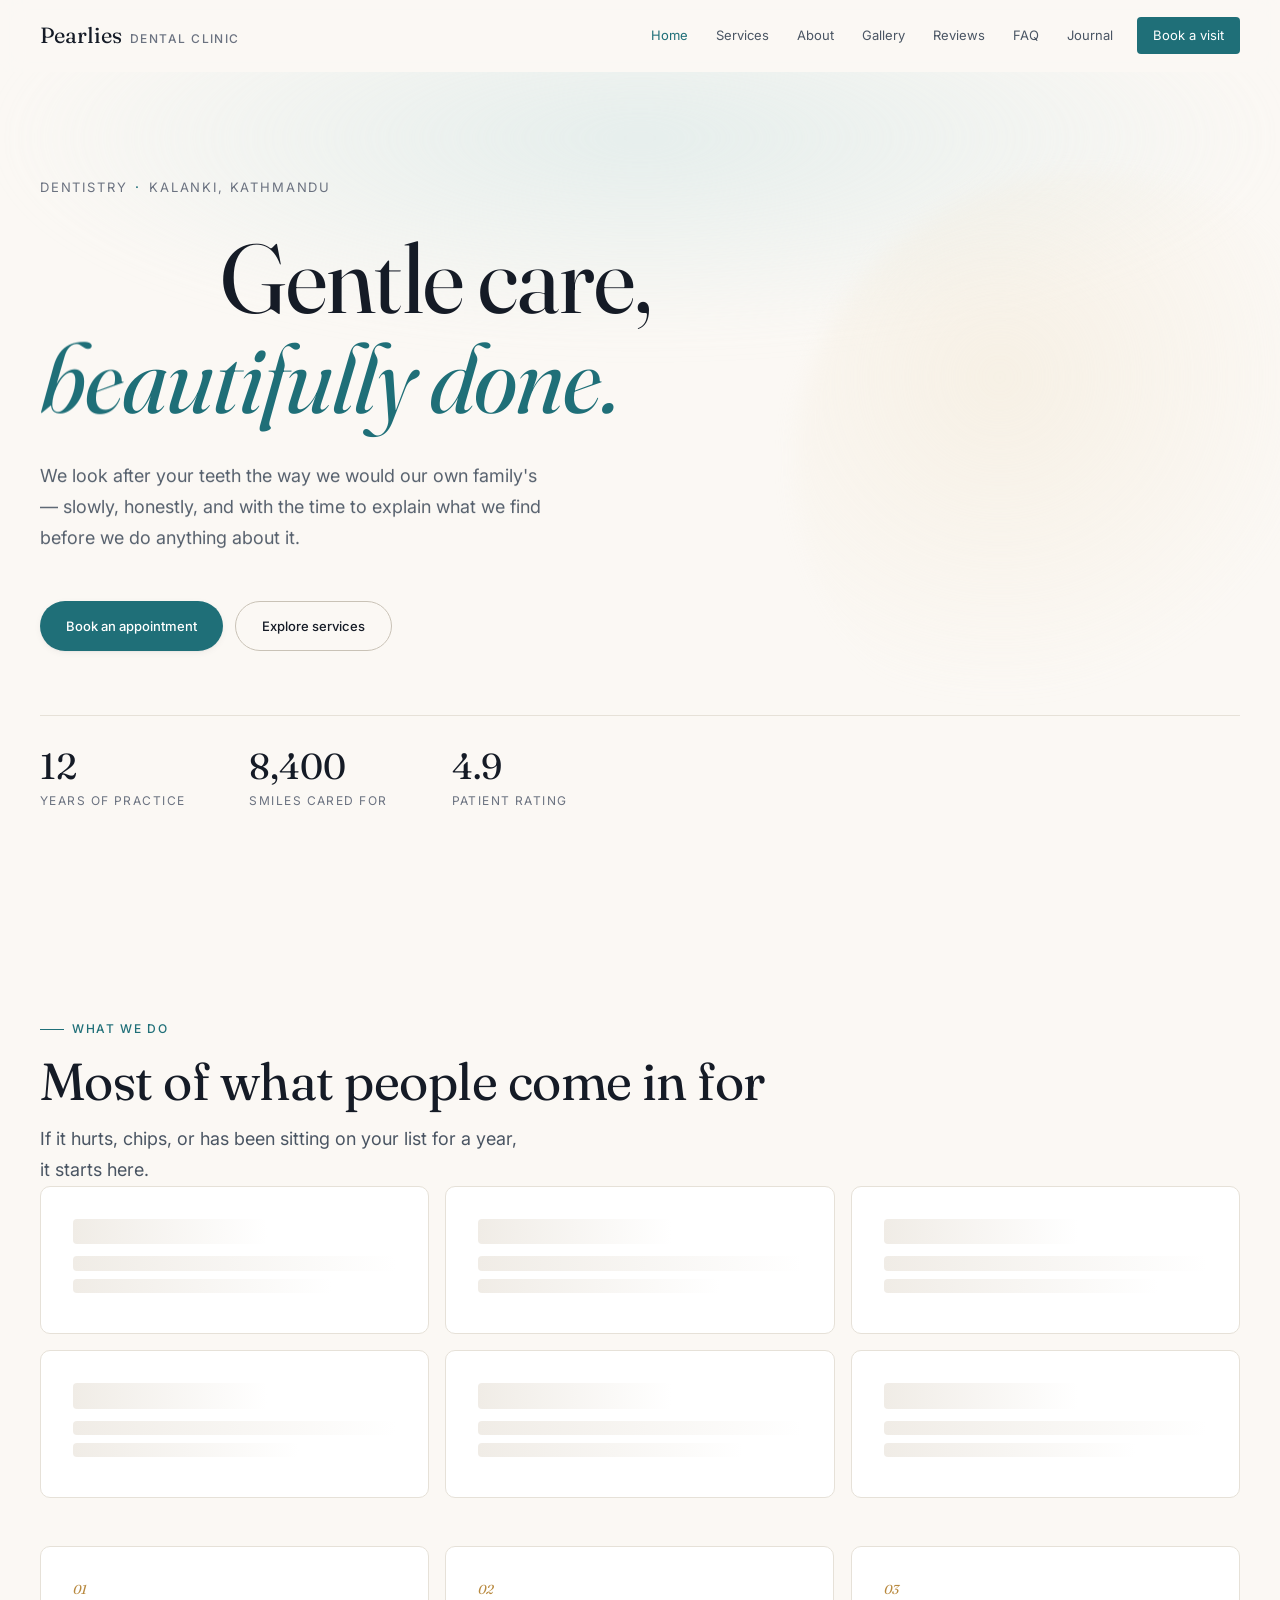
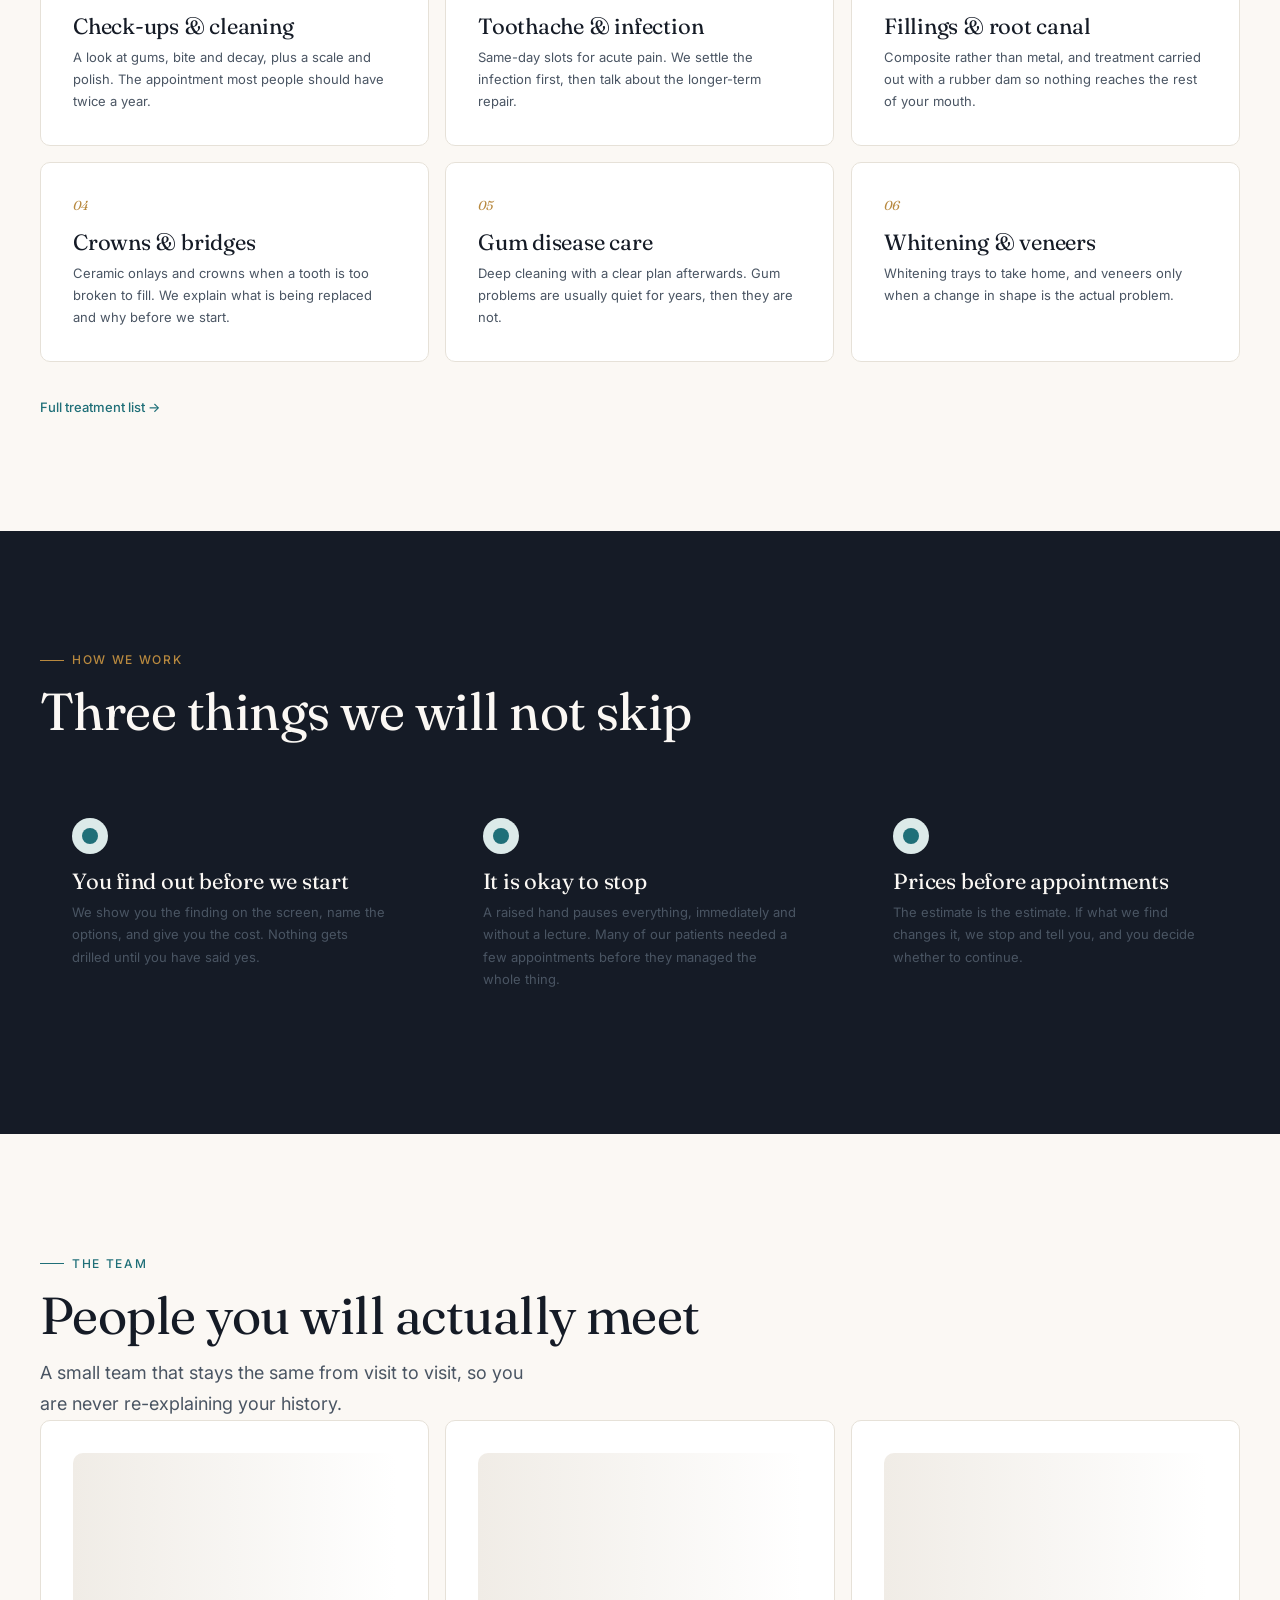
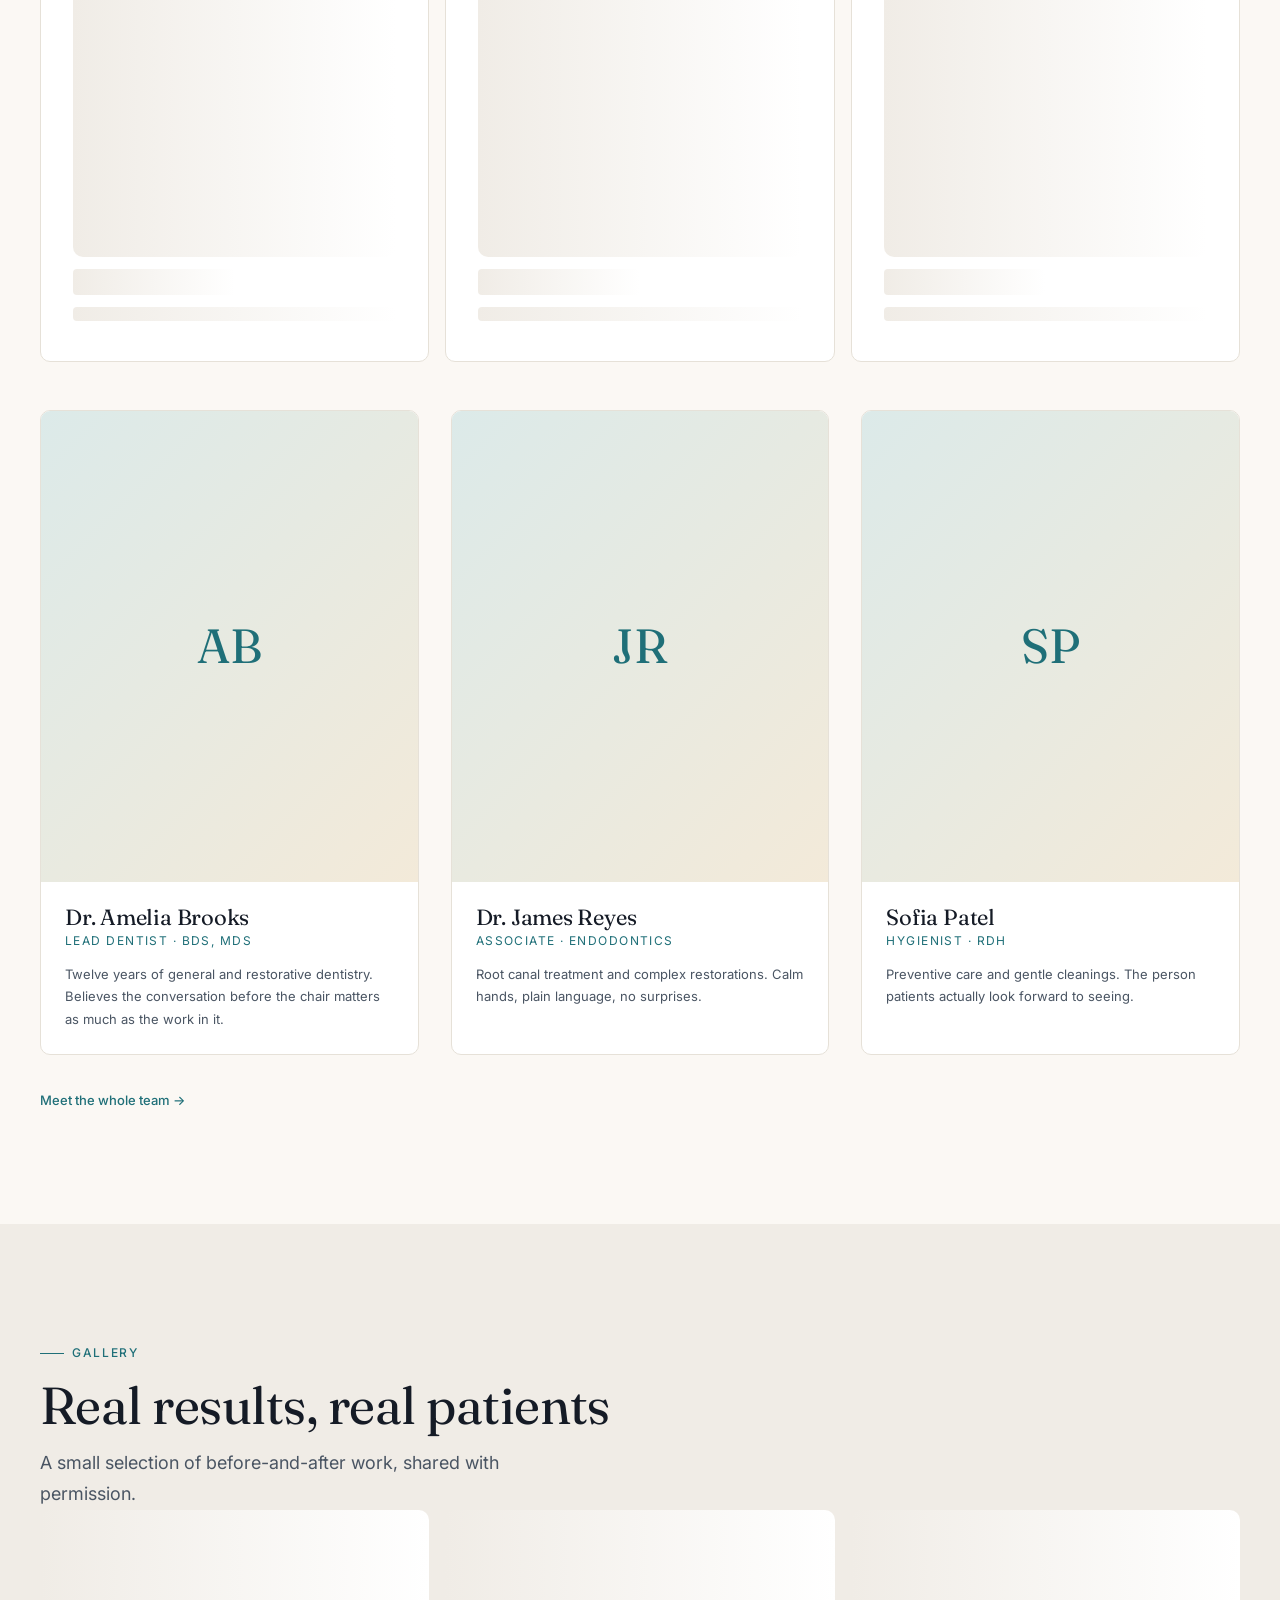
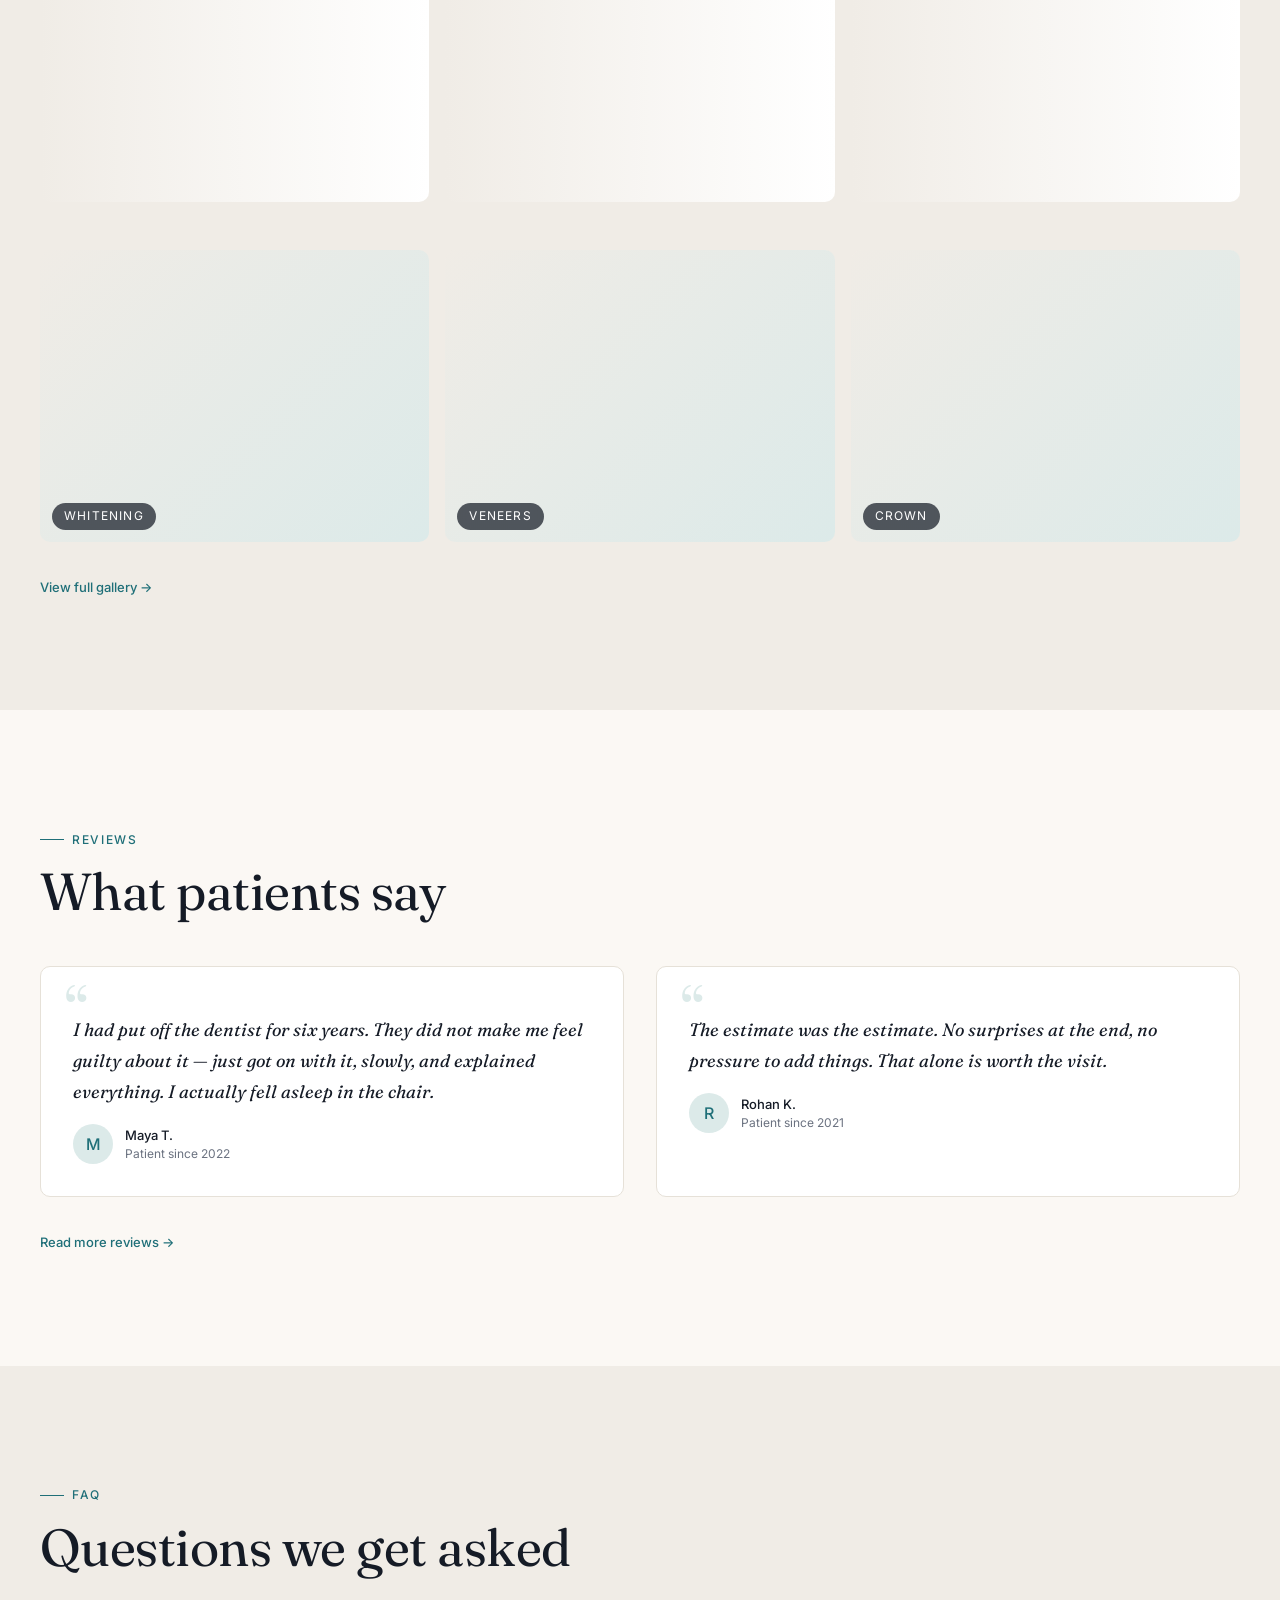
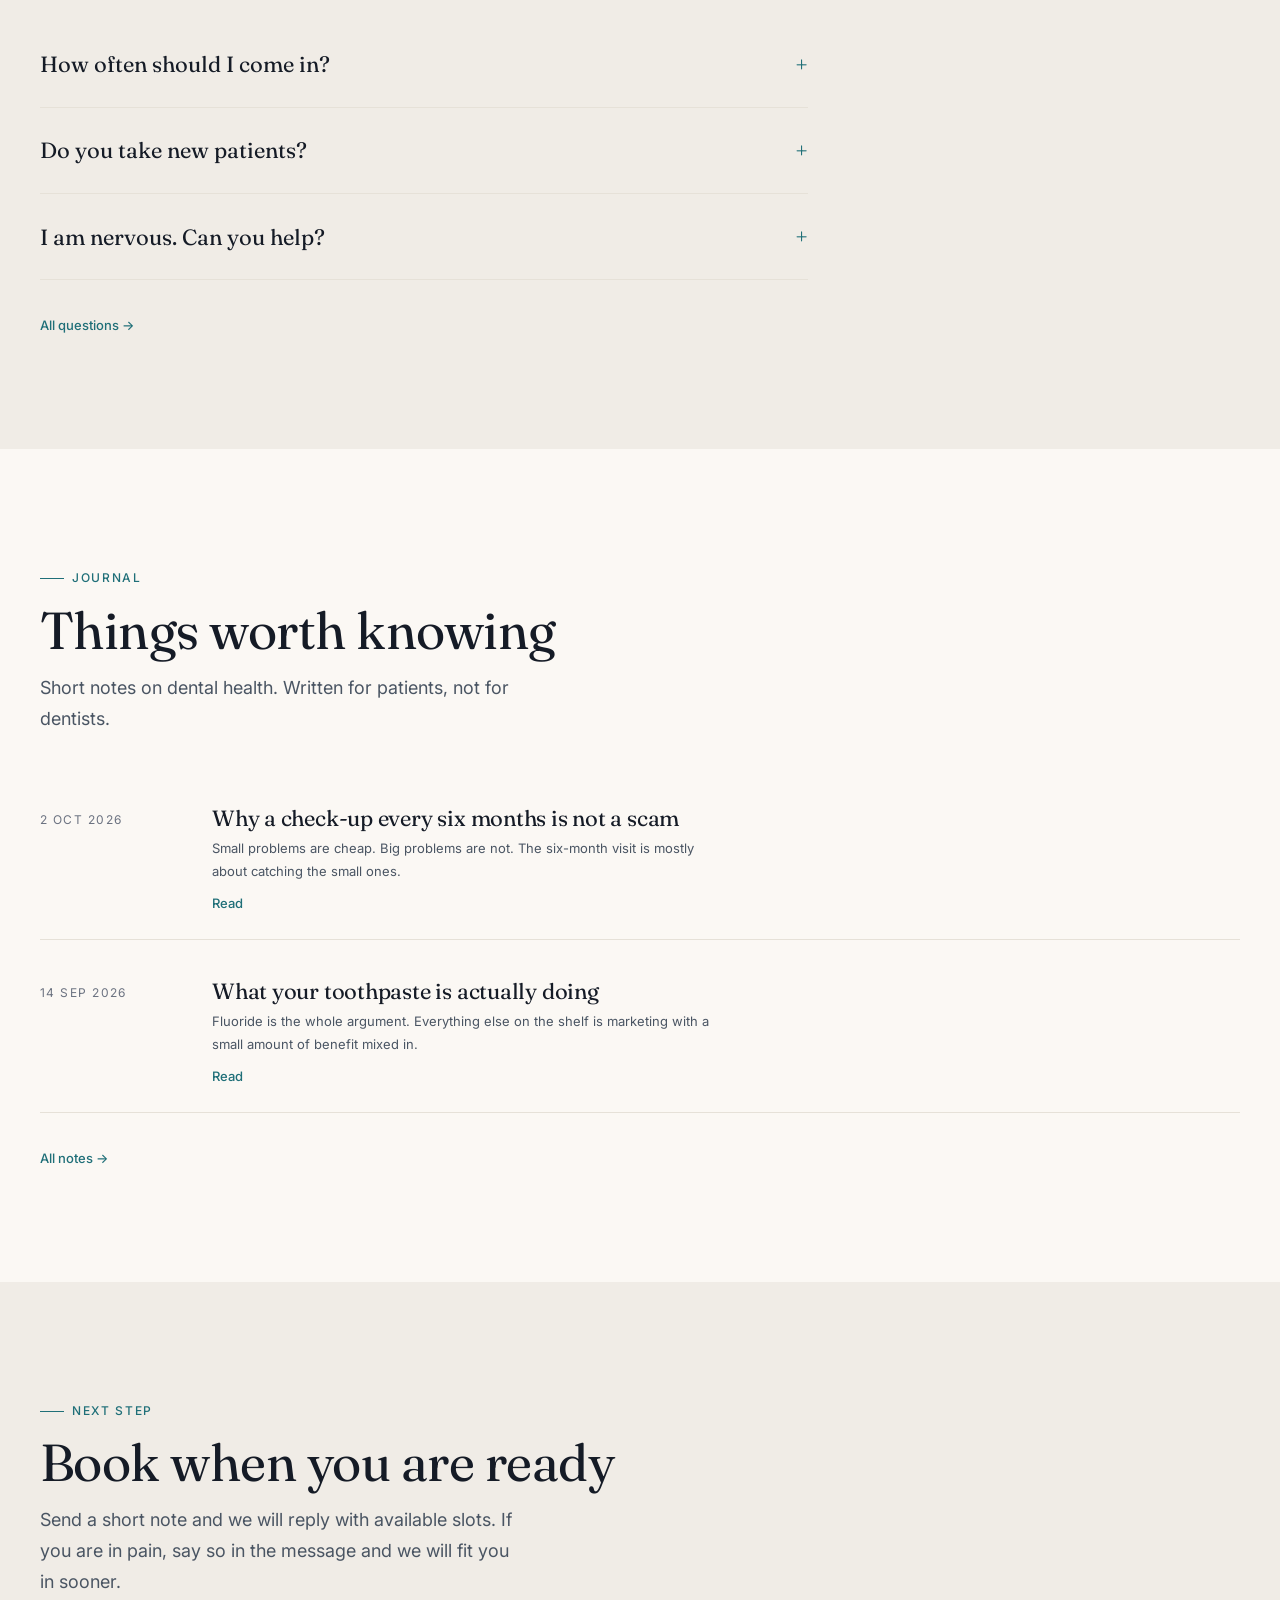
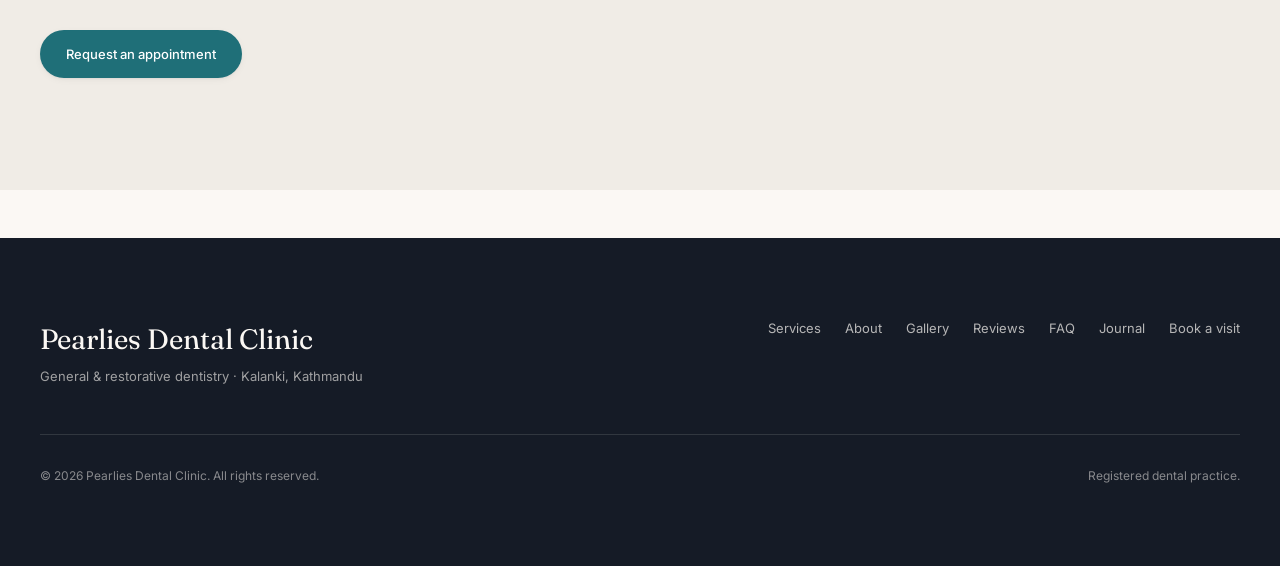
==== index.html @ 7ba889bc "Initial commit: Pearlies Dental Clinic website" ====
<!DOCTYPE html>
<html lang="en">
<head>
  <meta charset="UTF-8" />
  <meta name="viewport" content="width=device-width, initial-scale=1.0" />
  <title>Pearlies Dental Clinic — Gentle, modern dentistry</title>
  <meta name="description" content="Pearlies Dental Clinic offers gentle general, restorative, cosmetic and preventive dentistry. Book a visit online." />
  <meta name="theme-color" content="#FBF8F4" />
  <meta property="og:title" content="Pearlies Dental Clinic" />
  <meta property="og:description" content="Gentle, modern dentistry in a calm, considered setting." />
  <meta property="og:type" content="website" />

  <link rel="preconnect" href="https://fonts.googleapis.com" />
  <link rel="preconnect" href="https://fonts.gstatic.com" crossorigin />
  <link href="https://fonts.googleapis.com/css2?family=Fraunces:ital,opsz,wght@0,9..144,400;0,9..144,500;1,9..144,400;1,9..144,500&family=Inter:wght@400;500;600&display=swap" rel="stylesheet" />
  <link rel="stylesheet" href="assets/styles.css" />
  <link rel="icon" href="data:image/svg+xml,<svg xmlns='http://www.w3.org/2000/svg' viewBox='0 0 32 32'><text y='.85em' font-size='26' font-family='Georgia,serif' fill='%231F6F78'>P</text></svg>" />

  <script type="application/ld+json">
  {
    "@context": "https://schema.org",
    "@type": "Dentist",
    "name": "Pearlies Dental Clinic",
    "description": "Gentle general, restorative, cosmetic and preventive dentistry.",
    "telephone": "+977-1-441-2345",
    "address": { "@type": "PostalAddress", "streetAddress": "Kalanki", "addressLocality": "Kathmandu", "addressCountry": "Nepal" }
  }
  </script>
</head>
<body class="is-loading">

  <!-- Loading screen -->
  <div class="loader" id="loader" role="status" aria-live="polite" aria-label="Loading">
    <div class="loader__mark" aria-hidden="true"></div>
    <p class="loader__name">Pearlies Dental Clinic</p>
    <p class="loader__sub">Preparing your visit</p>
    <div class="loader__bar"><span></span></div>
    <p class="loader__percent">0%</p>
  </div>

  <div class="page-transition" aria-hidden="true"></div>

  <a class="skip-link" href="#main">Skip to content</a>

  <header class="masthead" id="masthead">
    <div class="masthead__inner shell">
      <a href="index.html" class="masthead__brand">Pearlies <small>Dental Clinic</small></a>
      <nav class="masthead__links" id="menu" aria-label="Main">
        <a href="index.html" aria-current="page">Home</a>
        <a href="services.html">Services</a>
        <a href="about.html">About</a>
        <a href="gallery.html">Gallery</a>
        <a href="testimonials.html">Reviews</a>
        <a href="faq.html">FAQ</a>
        <a href="journal.html">Journal</a>
        <a href="contact.html" class="masthead__cta">Book a visit</a>
      </nav>
      <button class="masthead__toggle" id="menuToggle" aria-label="Menu" aria-expanded="false" aria-controls="menu">
        <span></span><span></span><span></span>
      </button>
    </div>
  </header>

  <main id="main">

    <!-- HERO -->
    <section class="hero">
      <div class="hero__light" aria-hidden="true"></div>
      <div class="hero__orb" aria-hidden="true"></div>
      <div class="shell">
        <div class="hero__layer" data-z="36">
          <p class="hero__role" data-enter>Dentistry <b>·</b> Kalanki, Kathmandu</p>
        </div>
        <div class="hero__layer" data-z="24">
          <h1 class="hero__name" data-enter>
            Gentle care,
            <em>beautifully done.</em>
          </h1>
        </div>
        <div class="hero__layer" data-z="12">
          <p class="hero__lede" data-enter>
            We look after your teeth the way we would our own family's — slowly, honestly, and with
            the time to explain what we find before we do anything about it.
          </p>
        </div>
        <div class="hero__layer" data-z="12">
          <div class="hero__actions" data-enter>
            <a href="contact.html" class="btn btn--solid">Book an appointment</a>
            <a href="services.html" class="btn btn--line">Explore services</a>
          </div>
        </div>
        <div class="hero__layer" data-z="24">
          <dl class="hero__assurance" data-enter>
            <div class="assurance">
              <dd class="assurance__value" data-count="12">0</dd>
              <dt class="assurance__label">Years of practice</dt>
            </div>
            <div class="assurance">
              <dd class="assurance__value" data-count="8400">0</dd>
              <dt class="assurance__label">Smiles cared for</dt>
            </div>
            <div class="assurance">
              <dd class="assurance__value">4.9</dd>
              <dt class="assurance__label">Patient rating</dt>
            </div>
          </dl>
        </div>
      </div>
    </section>

    <!-- SERVICES (with skeleton) -->
    <section class="section" id="services">
      <div class="shell">
        <header class="section__head" data-reveal>
          <span class="section__eyebrow">What we do</span>
          <h2 class="section__title">Most of what people come in for</h2>
          <p class="section__lede">If it hurts, chips, or has been sitting on your list for a year, it starts here.</p>
        </header>

        <div data-skeleton class="is-loading">
          <div class="content-skeleton skeleton-grid skeleton-grid--services">
            <div class="skeleton-card"><div class="skeleton skeleton--title"></div><div class="skeleton skeleton--text"></div><div class="skeleton skeleton--text" style="width:80%"></div></div>
            <div class="skeleton-card"><div class="skeleton skeleton--title"></div><div class="skeleton skeleton--text"></div><div class="skeleton skeleton--text" style="width:75%"></div></div>
            <div class="skeleton-card"><div class="skeleton skeleton--title"></div><div class="skeleton skeleton--text"></div><div class="skeleton skeleton--text" style="width:85%"></div></div>
            <div class="skeleton-card"><div class="skeleton skeleton--title"></div><div class="skeleton skeleton--text"></div><div class="skeleton skeleton--text" style="width:70%"></div></div>
            <div class="skeleton-card"><div class="skeleton skeleton--title"></div><div class="skeleton skeleton--text"></div><div class="skeleton skeleton--text" style="width:82%"></div></div>
            <div class="skeleton-card"><div class="skeleton skeleton--title"></div><div class="skeleton skeleton--text"></div><div class="skeleton skeleton--text" style="width:78%"></div></div>
          </div>
          <div class="content-real services">
            <article class="service"><p class="service__num">01</p><div><h3 class="service__name">Check-ups & cleaning</h3><p class="service__desc">A look at gums, bite and decay, plus a scale and polish. The appointment most people should have twice a year.</p></div></article>
            <article class="service"><p class="service__num">02</p><div><h3 class="service__name">Toothache & infection</h3><p class="service__desc">Same-day slots for acute pain. We settle the infection first, then talk about the longer-term repair.</p></div></article>
            <article class="service"><p class="service__num">03</p><div><h3 class="service__name">Fillings & root canal</h3><p class="service__desc">Composite rather than metal, and treatment carried out with a rubber dam so nothing reaches the rest of your mouth.</p></div></article>
            <article class="service"><p class="service__num">04</p><div><h3 class="service__name">Crowns & bridges</h3><p class="service__desc">Ceramic onlays and crowns when a tooth is too broken to fill. We explain what is being replaced and why before we start.</p></div></article>
            <article class="service"><p class="service__num">05</p><div><h3 class="service__name">Gum disease care</h3><p class="service__desc">Deep cleaning with a clear plan afterwards. Gum problems are usually quiet for years, then they are not.</p></div></article>
            <article class="service"><p class="service__num">06</p><div><h3 class="service__name">Whitening & veneers</h3><p class="service__desc">Whitening trays to take home, and veneers only when a change in shape is the actual problem.</p></div></article>
          </div>
        </div>

        <p class="after-list"><a href="services.html" class="entry__more">Full treatment list →</a></p>
      </div>
    </section>

    <!-- PRINCIPLES -->
    <section class="section section--inverse">
      <div class="shell">
        <header class="section__head section__head--wide" data-reveal>
          <span class="section__eyebrow eyebrow--inverse">How we work</span>
          <h2 class="section__title">Three things we will not skip</h2>
        </header>
        <div class="principles" data-reveal>
          <div class="principle">
            <div class="principle__mark" aria-hidden="true"></div>
            <h3>You find out before we start</h3>
            <p>We show you the finding on the screen, name the options, and give you the cost. Nothing gets drilled until you have said yes.</p>
          </div>
          <div class="principle">
            <div class="principle__mark" aria-hidden="true"></div>
            <h3>It is okay to stop</h3>
            <p>A raised hand pauses everything, immediately and without a lecture. Many of our patients needed a few appointments before they managed the whole thing.</p>
          </div>
          <div class="principle">
            <div class="principle__mark" aria-hidden="true"></div>
            <h3>Prices before appointments</h3>
            <p>The estimate is the estimate. If what we find changes it, we stop and tell you, and you decide whether to continue.</p>
          </div>
        </div>
      </div>
    </section>

    <!-- TEAM TEASER -->
    <section class="section">
      <div class="shell">
        <header class="section__head" data-reveal>
          <span class="section__eyebrow">The team</span>
          <h2 class="section__title">People you will actually meet</h2>
          <p class="section__lede">A small team that stays the same from visit to visit, so you are never re-explaining your history.</p>
        </header>
        <div data-skeleton class="is-loading">
          <div class="content-skeleton skeleton-grid skeleton-grid--team">
            <div class="skeleton-card"><div class="skeleton skeleton--card" style="aspect-ratio:4/5;margin-bottom:var(--space-3)"></div><div class="skeleton skeleton--title" style="width:50%"></div><div class="skeleton skeleton--text"></div></div>
            <div class="skeleton-card"><div class="skeleton skeleton--card" style="aspect-ratio:4/5;margin-bottom:var(--space-3)"></div><div class="skeleton skeleton--title" style="width:50%"></div><div class="skeleton skeleton--text"></div></div>
            <div class="skeleton-card"><div class="skeleton skeleton--card" style="aspect-ratio:4/5;margin-bottom:var(--space-3)"></div><div class="skeleton skeleton--title" style="width:50%"></div><div class="skeleton skeleton--text"></div></div>
          </div>
          <div class="content-real team">
            <article class="team-card">
              <div class="team-card__photo" aria-hidden="true">AB</div>
              <div class="team-card__body">
                <h3 class="team-card__name">Dr. Amelia Brooks</h3>
                <p class="team-card__role">Lead dentist · BDS, MDS</p>
                <p class="team-card__bio">Twelve years of general and restorative dentistry. Believes the conversation before the chair matters as much as the work in it.</p>
              </div>
            </article>
            <article class="team-card">
              <div class="team-card__photo" aria-hidden="true">JR</div>
              <div class="team-card__body">
                <h3 class="team-card__name">Dr. James Reyes</h3>
                <p class="team-card__role">Associate · Endodontics</p>
                <p class="team-card__bio">Root canal treatment and complex restorations. Calm hands, plain language, no surprises.</p>
              </div>
            </article>
            <article class="team-card">
              <div class="team-card__photo" aria-hidden="true">SP</div>
              <div class="team-card__body">
                <h3 class="team-card__name">Sofia Patel</h3>
                <p class="team-card__role">Hygienist · RDH</p>
                <p class="team-card__bio">Preventive care and gentle cleanings. The person patients actually look forward to seeing.</p>
              </div>
            </article>
          </div>
        </div>
        <p class="after-list"><a href="about.html" class="entry__more">Meet the whole team →</a></p>
      </div>
    </section>

    <!-- GALLERY TEASER -->
    <section class="section section--tint">
      <div class="shell">
        <header class="section__head" data-reveal>
          <span class="section__eyebrow">Gallery</span>
          <h2 class="section__title">Real results, real patients</h2>
          <p class="section__lede">A small selection of before-and-after work, shared with permission.</p>
        </header>
        <div data-skeleton class="is-loading">
          <div class="content-skeleton skeleton-grid skeleton-grid--gallery">
            <div class="skeleton skeleton--card"></div>
            <div class="skeleton skeleton--card"></div>
            <div class="skeleton skeleton--card"></div>
          </div>
          <div class="content-real gallery">
            <div class="gallery-item"><span class="gallery-item__label">Whitening</span></div>
            <div class="gallery-item"><span class="gallery-item__label">Veneers</span></div>
            <div class="gallery-item"><span class="gallery-item__label">Crown</span></div>
          </div>
        </div>
        <p class="after-list"><a href="gallery.html" class="entry__more">View full gallery →</a></p>
      </div>
    </section>

    <!-- TESTIMONIALS -->
    <section class="section">
      <div class="shell">
        <header class="section__head" data-reveal>
          <span class="section__eyebrow">Reviews</span>
          <h2 class="section__title">What patients say</h2>
        </header>
        <div class="testimonials" data-reveal>
          <article class="testimonial">
            <p class="testimonial__text">I had put off the dentist for six years. They did not make me feel guilty about it — just got on with it, slowly, and explained everything. I actually fell asleep in the chair.</p>
            <div class="testimonial__author">
              <div class="testimonial__avatar" aria-hidden="true">M</div>
              <div><p class="testimonial__name">Maya T.</p><p class="testimonial__meta">Patient since 2022</p></div>
            </div>
          </article>
          <article class="testimonial">
            <p class="testimonial__text">The estimate was the estimate. No surprises at the end, no pressure to add things. That alone is worth the visit.</p>
            <div class="testimonial__author">
              <div class="testimonial__avatar" aria-hidden="true">R</div>
              <div><p class="testimonial__name">Rohan K.</p><p class="testimonial__meta">Patient since 2021</p></div>
            </div>
          </article>
        </div>
        <p class="after-list"><a href="testimonials.html" class="entry__more">Read more reviews →</a></p>
      </div>
    </section>

    <!-- FAQ TEASER -->
    <section class="section section--tint">
      <div class="shell">
        <header class="section__head" data-reveal>
          <span class="section__eyebrow">FAQ</span>
          <h2 class="section__title">Questions we get asked</h2>
        </header>
        <div class="faq" data-reveal>
          <div class="faq-item">
            <button class="faq-item__q" aria-expanded="false">How often should I come in?</button>
            <div class="faq-item__a"><p>Most people do well with a check-up and clean every six months. If you are prone to decay or gum problems, we may suggest every three to four months.</p></div>
          </div>
          <div class="faq-item">
            <button class="faq-item__q" aria-expanded="false">Do you take new patients?</button>
            <div class="faq-item__a"><p>Yes. Send a short note and we will reply with available slots, usually within one business day.</p></div>
          </div>
          <div class="faq-item">
            <button class="faq-item__q" aria-expanded="false">I am nervous. Can you help?</button>
            <div class="faq-item__a"><p>A raised hand pauses everything, immediately. Many of our patients needed a few appointments before they managed the whole thing — that is completely fine.</p></div>
          </div>
        </div>
        <p class="after-list"><a href="faq.html" class="entry__more">All questions →</a></p>
      </div>
    </section>

    <!-- JOURNAL TEASER -->
    <section class="section">
      <div class="shell">
        <header class="section__head section__head--wide" data-reveal>
          <span class="section__eyebrow">Journal</span>
          <h2 class="section__title">Things worth knowing</h2>
          <p class="section__lede">Short notes on dental health. Written for patients, not for dentists.</p>
        </header>
        <div class="journal" data-reveal>
          <article class="entry">
            <p class="entry__date"><time datetime="2026-10-02">2 Oct 2026</time></p>
            <div>
              <h3 class="entry__title"><a href="journal/why-regular-checkups-matter.html">Why a check-up every six months is not a scam</a></h3>
              <p class="entry__excerpt">Small problems are cheap. Big problems are not. The six-month visit is mostly about catching the small ones.</p>
              <a class="entry__more" href="journal/why-regular-checkups-matter.html">Read</a>
            </div>
          </article>
          <article class="entry">
            <p class="entry__date"><time datetime="2026-09-14">14 Sep 2026</time></p>
            <div>
              <h3 class="entry__title"><a href="journal/what-toothpaste-actually-does.html">What your toothpaste is actually doing</a></h3>
              <p class="entry__excerpt">Fluoride is the whole argument. Everything else on the shelf is marketing with a small amount of benefit mixed in.</p>
              <a class="entry__more" href="journal/what-toothpaste-actually-does.html">Read</a>
            </div>
          </article>
        </div>
        <p class="after-list"><a href="journal.html" class="entry__more">All notes →</a></p>
      </div>
    </section>

    <!-- BOOKING CTA -->
    <section class="section section--tint">
      <div class="shell">
        <div class="section__head section__head--narrow" data-reveal>
          <span class="section__eyebrow">Next step</span>
          <h2 class="section__title">Book when you are ready</h2>
          <p class="section__lede">Send a short note and we will reply with available slots. If you are in pain, say so in the message and we will fit you in sooner.</p>
          <p class="after-head"><a href="contact.html" class="btn btn--solid">Request an appointment</a></p>
        </div>
      </div>
    </section>
  </main>

  <footer class="footer">
    <div class="shell">
      <div class="footer__top">
        <div>
          <p class="footer__name">Pearlies Dental Clinic</p>
          <p class="footer__role">General &amp; restorative dentistry · Kalanki, Kathmandu</p>
        </div>
        <nav class="footer__links" aria-label="Footer">
          <a href="services.html">Services</a>
          <a href="about.html">About</a>
          <a href="gallery.html">Gallery</a>
          <a href="testimonials.html">Reviews</a>
          <a href="faq.html">FAQ</a>
          <a href="journal.html">Journal</a>
          <a href="contact.html">Book a visit</a>
        </nav>
      </div>
      <div class="footer__bottom">
        <p>© <span id="year">2026</span> Pearlies Dental Clinic. All rights reserved.</p>
        <p>Registered dental practice.</p>
      </div>
    </div>
  </footer>

  <button class="to-top" id="toTop" aria-label="Back to top">↑</button>
  <script src="assets/main.js"></script>
</body>
</html>
---- assets/styles.css ----
/* =========================================================
   Pearlies Dental Clinic — design system
   Warm porcelain ground, deep teal accent, soft gold.
   Calm, premium, clinical. Motion is sparse and purposeful.
   ========================================================= */

:root {
  /* ---- Color ---- */
  --surface-sunken:  #FBF8F4;   /* page ground — warm porcelain */
  --surface-raised:  #FFFFFF;   /* panels */
  --surface-tint:    #F0ECE6;   /* quiet fills */
  --surface-inverse: #151B26;   /* dark band */

  --line-subtle:     #E6E1D8;
  --line-strong:     #C9C2B6;

  --ink-primary:     #151B26;
  --ink-secondary:   #4A5563;
  --ink-tertiary:    #6B7280;
  --ink-inverse:     #FBF8F4;

  --accent:          #1F6F78;   /* deep teal — trust, clinical */
  --accent-hover:    #175A62;
  --accent-quiet:    #DCEAE9;
  --accent-ink:      #FFFFFF;
  --accent-shadow:   rgba(31, 111, 120, 0.24);

  --gold:            #B8893F;   /* warm gold — premium touch */
  --gold-quiet:      #F3EAD9;

  /* ---- Type ---- */
  --font-display: "Fraunces", "Iowan Old Style", Georgia, serif;
  --font-text:    "Inter", system-ui, -apple-system, "Segoe UI", sans-serif;

  --text-xs:   0.75rem;
  --text-sm:   0.8125rem;
  --text-base: 1rem;
  --text-lg:   1.125rem;
  --text-xl:   1.375rem;
  --text-2xl:  1.75rem;
  --text-3xl:  2.25rem;
  --text-4xl:  3rem;
  --text-5xl:  4.25rem;
  --text-6xl:  5.5rem;

  --leading-tight:  1.02;
  --leading-snug:   1.18;
  --leading-normal: 1.55;
  --leading-prose:  1.72;

  /* ---- Space ---- */
  --space-1:  0.25rem;
  --space-2:  0.5rem;
  --space-3:  0.75rem;
  --space-4:  1rem;
  --space-5:  1.5rem;
  --space-6:  2rem;
  --space-8:  3rem;
  --space-10: 4rem;
  --space-12: 5rem;
  --space-16: 7rem;
  --space-20: 9rem;

  /* ---- Shape ---- */
  --radius-xs:   2px;
  --radius-sm:   4px;
  --radius-md:   10px;
  --radius-lg:   16px;
  --radius-pill: 999px;

  /* ---- Elevation ---- */
  --lift-0: 0 1px 2px rgba(21, 27, 38, 0.04);
  --lift-1: 0 2px 8px -2px rgba(21, 27, 38, 0.08), 0 1px 2px rgba(21, 27, 38, 0.04);
  --lift-2: 0 12px 28px -14px rgba(21, 27, 38, 0.16), 0 2px 6px -2px rgba(21, 27, 38, 0.06);
  --lift-3: 0 28px 56px -22px var(--accent-shadow), 0 4px 12px -4px rgba(21, 27, 38, 0.08);

  /* ---- Motion ---- */
  --dur-quick:  160ms;
  --dur-base:   280ms;
  --dur-slow:   520ms;
  --dur-calm:   900ms;

  --ease-out:    cubic-bezier(0.16, 1, 0.3, 1);
  --ease-in-out: cubic-bezier(0.65, 0, 0.35, 1);
  --ease-spring: cubic-bezier(0.34, 1.56, 0.64, 1);

  /* ---- 3D depth ---- */
  --perspective: 1200px;
  --z-shallow:   6px;
  --z-mid:       14px;
  --z-deep:      24px;
  --z-far:       36px;

  /* ---- Layout ---- */
  --container: 1200px;
  --prose: 64ch;
  --nav-h: 72px;
}

/* ---------- Reset ---------- */
*, *::before, *::after { box-sizing: border-box; }
* { margin: 0; }
html { scroll-behavior: smooth; scroll-padding-top: var(--nav-h); -webkit-text-size-adjust: 100%; overflow-x: hidden; }
body {
  font-family: var(--font-text);
  font-size: var(--text-base);
  line-height: var(--leading-normal);
  background: var(--surface-sunken);
  color: var(--ink-primary);
  -webkit-font-smoothing: antialiased;
  text-rendering: optimizeLegibility;
  overflow-x: hidden;
}
img, svg, video { display: block; max-width: 100%; height: auto; }
a { color: inherit; text-decoration: none; }
button { font: inherit; color: inherit; cursor: pointer; border: 0; background: none; }
ul, ol { list-style: none; padding: 0; }
h1, h2, h3, h4 { font-family: var(--font-display); font-weight: 400; line-height: var(--leading-tight); letter-spacing: -0.01em; }
p { max-width: var(--prose); }
::selection { background: var(--accent-quiet); color: var(--accent); }
:focus-visible { outline: 2px solid var(--accent); outline-offset: 2px; border-radius: var(--radius-xs); }

/* ---------- Layout primitives ---------- */
.shell { width: min(var(--container), 100% - 2.5rem); margin-inline: auto; }
.section { padding-block: var(--space-16); position: relative; }
.section--tint { background: var(--surface-tint); }
.section--inverse { background: var(--surface-inverse); color: var(--ink-inverse); }
.section--raised { background: var(--surface-raised); }

.section__head { max-width: 46rem; }
.section__head--wide { max-width: 56rem; }
.section__head--narrow { max-width: 36rem; }
.section__eyebrow {
  display: inline-flex; align-items: center; gap: var(--space-2);
  font-size: var(--text-xs); font-weight: 500; letter-spacing: 0.14em; text-transform: uppercase;
  color: var(--accent); margin-bottom: var(--space-4);
}
.section__eyebrow::before { content: ""; width: 24px; height: 1px; background: var(--accent); }
.eyebrow--inverse { color: var(--gold); }
.eyebrow--inverse::before { background: var(--gold); }
.section__title { font-size: clamp(2rem, 4vw + 0.5rem, 3.25rem); margin-bottom: var(--space-4); }
.section__lede { color: var(--ink-secondary); font-size: var(--text-lg); line-height: var(--leading-prose); max-width: 44ch; }
.after-list { margin-top: var(--space-6); }
.after-head { margin-top: var(--space-6); }

/* ---------- Skip link ---------- */
.skip-link {
  position: absolute; left: -9999px; top: var(--space-2); z-index: 1000;
  background: var(--accent); color: var(--accent-ink); padding: var(--space-2) var(--space-4); border-radius: var(--radius-sm);
}
.skip-link:focus { left: var(--space-2); }

/* ---------- Masthead ---------- */
.masthead {
  position: sticky; top: 0; z-index: 100;
  height: var(--nav-h);
  background: color-mix(in srgb, var(--surface-sunken) 82%, transparent);
  backdrop-filter: blur(12px) saturate(1.1);
  -webkit-backdrop-filter: blur(12px) saturate(1.1);
  border-bottom: 1px solid transparent;
  transition: border-color var(--dur-base) var(--ease-out), background var(--dur-base) var(--ease-out);
}
.masthead.is-stuck { border-bottom-color: var(--line-subtle); background: color-mix(in srgb, var(--surface-sunken) 94%, transparent); }
.masthead__inner { height: 100%; display: flex; align-items: center; justify-content: space-between; gap: var(--space-6); }
.masthead__brand { font-family: var(--font-display); font-size: var(--text-xl); display: flex; align-items: baseline; gap: var(--space-2); }
.masthead__brand small { font-family: var(--font-text); font-size: var(--text-xs); letter-spacing: 0.12em; text-transform: uppercase; color: var(--ink-tertiary); font-weight: 500; }
.masthead__links { display: flex; align-items: center; gap: var(--space-1); }
.masthead__links a { padding: var(--space-2) var(--space-3); font-size: var(--text-sm); color: var(--ink-secondary); border-radius: var(--radius-sm); transition: color var(--dur-quick) var(--ease-out), background var(--dur-quick) var(--ease-out); position: relative; }
.masthead__links a:hover { color: var(--ink-primary); background: var(--surface-tint); }
.masthead__links a[aria-current="page"] { color: var(--accent); }
.masthead__links a.masthead__cta { background: var(--accent); color: var(--accent-ink); padding-inline: var(--space-4); margin-left: var(--space-2); }
.masthead__links a.masthead__cta:hover { background: var(--accent-hover); }
.masthead__toggle { display: none; width: 40px; height: 40px; flex-direction: column; justify-content: center; gap: 5px; align-items: center; }
.masthead__toggle span { width: 20px; height: 1.5px; background: var(--ink-primary); transition: transform var(--dur-base) var(--ease-out), opacity var(--dur-base) var(--ease-out); }
.masthead.is-open .masthead__toggle span:nth-child(1) { transform: translateY(6.5px) rotate(45deg); }
.masthead.is-open .masthead__toggle span:nth-child(2) { opacity: 0; }
.masthead.is-open .masthead__toggle span:nth-child(3) { transform: translateY(-6.5px) rotate(-45deg); }

/* ---------- Hero ---------- */
.hero {
  position: relative; overflow: hidden;
  min-height: calc(100vh - var(--nav-h));
  display: flex; align-items: center;
  padding-block: var(--space-12) var(--space-10);
  perspective: var(--perspective);
}
.hero__light, .hero__orb { position: absolute; pointer-events: none; }
.hero__light {
  inset: -20% -10% auto -10%; height: 70%;
  background: radial-gradient(60% 50% at 50% 40%, var(--accent-quiet) 0%, transparent 70%);
  opacity: 0.7; filter: blur(20px);
}
.hero__orb {
  right: -8%; top: 12%; width: 46vw; height: 46vw; max-width: 640px; max-height: 640px;
  border-radius: 50%;
  background: radial-gradient(circle at 35% 35%, var(--gold-quiet) 0%, transparent 60%);
  opacity: 0.55; filter: blur(10px);
}
.hero__layer { transform-style: preserve-3d; will-change: transform; }
.hero__role { font-size: var(--text-sm); letter-spacing: 0.14em; text-transform: uppercase; color: var(--ink-tertiary); display: flex; align-items: center; gap: var(--space-2); margin-bottom: var(--space-6); }
.hero__role b { color: var(--accent); font-weight: 500; }
.hero__name { font-size: clamp(2.75rem, 7vw + 0.5rem, 6.5rem); line-height: var(--leading-tight); margin-bottom: var(--space-6); max-width: 14ch; }
.hero__name em { font-style: italic; color: var(--accent); display: block; }
.hero__lede { font-size: var(--text-lg); color: var(--ink-secondary); line-height: var(--leading-prose); max-width: 46ch; margin-bottom: var(--space-8); }
.hero__actions { display: flex; gap: var(--space-3); flex-wrap: wrap; margin-bottom: var(--space-10); }
.hero__assurance { display: flex; gap: var(--space-10); flex-wrap: wrap; margin-top: var(--space-4); padding-top: var(--space-6); border-top: 1px solid var(--line-subtle); }
.assurance__value { font-family: var(--font-display); font-size: var(--text-3xl); color: var(--ink-primary); line-height: 1; }
.assurance__label { font-size: var(--text-xs); letter-spacing: 0.12em; text-transform: uppercase; color: var(--ink-tertiary); margin-top: var(--space-2); }

/* ---------- Buttons ---------- */
.btn {
  display: inline-flex; align-items: center; justify-content: center; gap: var(--space-2);
  padding: 0.875rem 1.625rem; font-size: var(--text-sm); font-weight: 500;
  border-radius: var(--radius-pill); transition: transform var(--dur-quick) var(--ease-out), background var(--dur-quick) var(--ease-out), box-shadow var(--dur-quick) var(--ease-out);
  position: relative; overflow: hidden; isolation: isolate;
}
.btn--solid { background: var(--accent); color: var(--accent-ink); box-shadow: var(--lift-1); }
.btn--solid:hover { background: var(--accent-hover); transform: translateY(-1px); box-shadow: var(--lift-2); }
.btn--line { background: transparent; color: var(--ink-primary); border: 1px solid var(--line-strong); }
.btn--line:hover { border-color: var(--accent); color: var(--accent); transform: translateY(-1px); }
.btn--gold { background: var(--gold); color: #fff; }
.btn--gold:hover { background: #a67a35; transform: translateY(-1px); }
.btn:focus-visible { outline: 2px solid var(--accent); outline-offset: 3px; }
.btn .ripple { position: absolute; border-radius: 50%; background: rgba(255,255,255,0.4); transform: scale(0); animation: ripple 600ms var(--ease-out); pointer-events: none; }
@keyframes ripple { to { transform: scale(4); opacity: 0; } }

/* ---------- Services ---------- */
.services { display: grid; grid-template-columns: repeat(3, 1fr); gap: var(--space-4); margin-top: var(--space-8); }
.service {
  background: var(--surface-raised); border: 1px solid var(--line-subtle);
  padding: var(--space-6); border-radius: var(--radius-md);
  transition: transform var(--dur-base) var(--ease-out), box-shadow var(--dur-base) var(--ease-out), border-color var(--dur-base) var(--ease-out);
  transform-style: preserve-3d; will-change: transform;
}
.service:hover { border-color: var(--accent-quiet); box-shadow: var(--lift-2); transform: translateY(-4px); }
.service__num { font-family: var(--font-display); font-style: italic; font-size: var(--text-sm); color: var(--gold); margin-bottom: var(--space-4); }
.service__name { font-size: var(--text-xl); margin-bottom: var(--space-2); }
.service__desc { color: var(--ink-secondary); font-size: var(--text-sm); line-height: var(--leading-prose); }

/* ---------- Principles ---------- */
.principles { display: grid; grid-template-columns: repeat(3, 1fr); gap: var(--space-6); margin-top: var(--space-8); }
.principle { padding: var(--space-6); }
.principle__mark { width: 36px; height: 36px; border-radius: 50%; background: var(--accent-quiet); margin-bottom: var(--space-4); position: relative; }
.principle__mark::after { content: ""; position: absolute; inset: 10px; border-radius: 50%; background: var(--accent); }
.principle h3 { font-size: var(--text-xl); margin-bottom: var(--space-2); }
.principle p { color: var(--ink-secondary); font-size: var(--text-sm); line-height: var(--leading-prose); }

/* ---------- Team ---------- */
.team { display: grid; grid-template-columns: repeat(3, 1fr); gap: var(--space-6); margin-top: var(--space-8); }
.team-card { background: var(--surface-raised); border: 1px solid var(--line-subtle); border-radius: var(--radius-md); overflow: hidden; transition: transform var(--dur-base) var(--ease-out), box-shadow var(--dur-base) var(--ease-out); }
.team-card:hover { transform: translateY(-4px); box-shadow: var(--lift-2); }
.team-card__photo { aspect-ratio: 4/5; background: linear-gradient(135deg, var(--accent-quiet), var(--gold-quiet)); display: grid; place-items: center; color: var(--accent); font-family: var(--font-display); font-size: 3rem; }
.team-card__body { padding: var(--space-5); }
.team-card__name { font-size: var(--text-xl); margin-bottom: var(--space-1); }
.team-card__role { font-size: var(--text-xs); letter-spacing: 0.12em; text-transform: uppercase; color: var(--accent); margin-bottom: var(--space-3); }
.team-card__bio { color: var(--ink-secondary); font-size: var(--text-sm); line-height: var(--leading-prose); }

/* ---------- Gallery ---------- */
.gallery { display: grid; grid-template-columns: repeat(3, 1fr); gap: var(--space-4); margin-top: var(--space-8); }
.gallery-item { position: relative; border-radius: var(--radius-md); overflow: hidden; aspect-ratio: 4/3; background: linear-gradient(135deg, var(--surface-tint), var(--accent-quiet)); cursor: pointer; }
.gallery-item__label { position: absolute; bottom: var(--space-3); left: var(--space-3); background: rgba(21,27,38,0.72); color: #fff; font-size: var(--text-xs); letter-spacing: 0.1em; text-transform: uppercase; padding: var(--space-1) var(--space-3); border-radius: var(--radius-pill); backdrop-filter: blur(6px); }
.gallery-item::after { content: ""; position: absolute; inset: 0; background: linear-gradient(to top, rgba(21,27,38,0.35), transparent 50%); opacity: 0; transition: opacity var(--dur-base) var(--ease-out); }
.gallery-item:hover::after { opacity: 1; }
.gallery-item:hover { transform: scale(1.01); }
.gallery-item { transition: transform var(--dur-base) var(--ease-out); }

/* ---------- Testimonials ---------- */
.testimonials { display: grid; grid-template-columns: repeat(2, 1fr); gap: var(--space-6); margin-top: var(--space-8); }
.testimonial { background: var(--surface-raised); border: 1px solid var(--line-subtle); border-radius: var(--radius-md); padding: var(--space-6); position: relative; }
.testimonial::before { content: "\201C"; position: absolute; top: var(--space-3); left: var(--space-5); font-family: var(--font-display); font-size: 4rem; color: var(--accent-quiet); line-height: 1; }
.testimonial__text { font-family: var(--font-display); font-style: italic; font-size: var(--text-lg); line-height: var(--leading-prose); margin-bottom: var(--space-4); padding-top: var(--space-4); }
.testimonial__author { display: flex; align-items: center; gap: var(--space-3); }
.testimonial__avatar { width: 40px; height: 40px; border-radius: 50%; background: var(--accent-quiet); display: grid; place-items: center; color: var(--accent); font-weight: 500; }
.testimonial__name { font-weight: 500; font-size: var(--text-sm); }
.testimonial__meta { font-size: var(--text-xs); color: var(--ink-tertiary); }

/* ---------- FAQ ---------- */
.faq { margin-top: var(--space-8); max-width: 48rem; }
.faq-item { border-bottom: 1px solid var(--line-subtle); }
.faq-item__q {
  width: 100%; text-align: left; padding: var(--space-5) 0;
  display: flex; justify-content: space-between; align-items: center; gap: var(--space-4);
  font-family: var(--font-display); font-size: var(--text-xl); color: var(--ink-primary);
}
.faq-item__q::after { content: "+"; font-size: 1.5rem; color: var(--accent); transition: transform var(--dur-base) var(--ease-out); }
.faq-item.is-open .faq-item__q::after { transform: rotate(45deg); }
.faq-item__a { max-height: 0; overflow: hidden; transition: max-height var(--dur-slow) var(--ease-out), padding var(--dur-slow) var(--ease-out); color: var(--ink-secondary); font-size: var(--text-base); line-height: var(--leading-prose); }
.faq-item.is-open .faq-item__a { max-height: 400px; padding-bottom: var(--space-5); }

/* ---------- Journal ---------- */
.journal { display: grid; gap: var(--space-4); margin-top: var(--space-8); }
.entry { display: grid; grid-template-columns: 140px 1fr; gap: var(--space-6); padding: var(--space-5) 0; border-bottom: 1px solid var(--line-subtle); }
.entry__date { font-size: var(--text-xs); letter-spacing: 0.12em; text-transform: uppercase; color: var(--ink-tertiary); padding-top: var(--space-1); }
.entry__title { font-size: var(--text-xl); margin-bottom: var(--space-2); }
.entry__title a:hover { color: var(--accent); }
.entry__excerpt { color: var(--ink-secondary); font-size: var(--text-sm); line-height: var(--leading-prose); margin-bottom: var(--space-2); }
.entry__more { font-size: var(--text-sm); color: var(--accent); font-weight: 500; }
.entry__more:hover { text-decoration: underline; text-underline-offset: 3px; }

/* ---------- Contact form ---------- */
.booking { display: grid; grid-template-columns: 1fr 1.2fr; gap: var(--space-10); align-items: start; }
.booking__info h2 { font-size: var(--text-3xl); margin-bottom: var(--space-4); }
.booking__info p { color: var(--ink-secondary); margin-bottom: var(--space-4); }
.booking__detail { display: flex; gap: var(--space-3); margin-bottom: var(--space-3); font-size: var(--text-sm); }
.booking__detail strong { color: var(--ink-primary); min-width: 90px; }
.form { background: var(--surface-raised); border: 1px solid var(--line-subtle); border-radius: var(--radius-md); padding: var(--space-6); box-shadow: var(--lift-1); }
.field { margin-bottom: var(--space-4); }
.field label { display: block; font-size: var(--text-sm); font-weight: 500; margin-bottom: var(--space-2); color: var(--ink-primary); }
.field input, .field textarea, .field select {
  width: 100%; padding: 0.75rem 1rem; font: inherit; font-size: var(--text-base);
  background: var(--surface-sunken); border: 1px solid var(--line-subtle); border-radius: var(--radius-sm);
  color: var(--ink-primary); transition: border-color var(--dur-quick) var(--ease-out), box-shadow var(--dur-quick) var(--ease-out);
}
.field input:focus, .field textarea:focus, .field select:focus { outline: none; border-color: var(--accent); box-shadow: 0 0 0 3px var(--accent-quiet); }
.field textarea { min-height: 120px; resize: vertical; }
.field__error { font-size: var(--text-xs); color: #B33A3A; margin-top: var(--space-1); min-height: 1em; }
.field.is-error input, .field.is-error textarea, .field.is-error select { border-color: #B33A3A; }
.form__note { font-size: var(--text-sm); color: var(--ink-secondary); margin-top: var(--space-3); }
.form__note.is-error { color: #B33A3A; }
.form__note.is-success { color: var(--accent); }

/* ---------- Footer ---------- */
.footer { background: var(--surface-inverse); color: var(--ink-inverse); padding-block: var(--space-12); margin-top: var(--space-8); }
.footer__top { display: flex; justify-content: space-between; gap: var(--space-8); flex-wrap: wrap; padding-bottom: var(--space-8); border-bottom: 1px solid rgba(251,248,244,0.12); }
.footer__name { font-family: var(--font-display); font-size: var(--text-2xl); margin-bottom: var(--space-1); }
.footer__role { font-size: var(--text-sm); color: rgba(251,248,244,0.6); }
.footer__links { display: flex; gap: var(--space-5); flex-wrap: wrap; }
.footer__links a { font-size: var(--text-sm); color: rgba(251,248,244,0.7); transition: color var(--dur-quick) var(--ease-out); }
.footer__links a:hover { color: var(--ink-inverse); }
.footer__bottom { display: flex; justify-content: space-between; gap: var(--space-4); flex-wrap: wrap; padding-top: var(--space-6); font-size: var(--text-xs); color: rgba(251,248,244,0.5); }

/* ---------- To top ---------- */
.to-top {
  position: fixed; right: var(--space-5); bottom: var(--space-5); z-index: 50;
  width: 44px; height: 44px; border-radius: 50%; background: var(--surface-raised); border: 1px solid var(--line-subtle);
  box-shadow: var(--lift-2); display: grid; place-items: center; font-size: var(--text-lg);
  opacity: 0; pointer-events: none; transform: translateY(10px); transition: opacity var(--dur-base) var(--ease-out), transform var(--dur-base) var(--ease-out);
}
.to-top.is-visible { opacity: 1; pointer-events: auto; transform: none; }

/* ---------- Loading screen ---------- */
.loader {
  position: fixed; inset: 0; z-index: 10000;
  background: var(--surface-sunken);
  display: flex; flex-direction: column; align-items: center; justify-content: center; gap: var(--space-6);
  transition: opacity var(--dur-calm) var(--ease-out), visibility var(--dur-calm) var(--ease-out);
}
.loader.is-done { opacity: 0; visibility: hidden; pointer-events: none; }
.loader__mark { width: 64px; height: 64px; border-radius: 50%; background: var(--accent-quiet); position: relative; display: grid; place-items: center; }
.loader__mark::after { content: ""; width: 28px; height: 28px; border-radius: 50%; background: var(--accent); animation: loaderPulse 1.2s var(--ease-in-out) infinite; }
@keyframes loaderPulse { 0%, 100% { transform: scale(0.85); opacity: 0.7; } 50% { transform: scale(1.05); opacity: 1; } }
.loader__name { font-family: var(--font-display); font-size: var(--text-2xl); }
.loader__sub { font-size: var(--text-xs); letter-spacing: 0.16em; text-transform: uppercase; color: var(--ink-tertiary); }
.loader__bar { width: 180px; height: 2px; background: var(--line-subtle); border-radius: 2px; overflow: hidden; }
.loader__bar span { display: block; height: 100%; width: 0%; background: var(--accent); transition: width 200ms var(--ease-out); }
.loader__percent { font-size: var(--text-xs); color: var(--ink-tertiary); font-variant-numeric: tabular-nums; }

/* ---------- Skeleton loading ---------- */
.skeleton {
  background: linear-gradient(90deg, var(--surface-tint) 0%, var(--surface-raised) 50%, var(--surface-tint) 100%);
  background-size: 200% 100%;
  animation: shimmer 1.4s var(--ease-in-out) infinite;
  border-radius: var(--radius-sm);
}
@keyframes shimmer { 0% { background-position: 200% 0; } 100% { background-position: -200% 0; } }
.skeleton--text { height: 0.9em; margin-bottom: 0.5em; }
.skeleton--title { height: 1.6em; width: 60%; margin-bottom: 0.75em; }
.skeleton--card { aspect-ratio: 4/3; border-radius: var(--radius-md); }
.skeleton--avatar { width: 40px; height: 40px; border-radius: 50%; }
.skeleton--btn { height: 44px; width: 140px; border-radius: var(--radius-pill); }

/* Content that is still loading: show skeleton, hide real content */
.is-loading .content-real { opacity: 0; pointer-events: none; }
.is-loading .content-skeleton { display: block; }
.content-skeleton { display: none; }
.content-real { transition: opacity var(--dur-base) var(--ease-out); }

/* Grid-level skeleton rows */
.skeleton-grid { display: grid; gap: var(--space-4); }
.skeleton-grid--services { grid-template-columns: repeat(3, 1fr); }
.skeleton-grid--team { grid-template-columns: repeat(3, 1fr); }
.skeleton-grid--gallery { grid-template-columns: repeat(3, 1fr); }
.skeleton-grid .skeleton-card { background: var(--surface-raised); border: 1px solid var(--line-subtle); border-radius: var(--radius-md); padding: var(--space-6); }

/* ---------- Reveal animations ---------- */
html.js [data-enter] { opacity: 0; transform: translateY(14px); }
html.js [data-enter].is-in { opacity: 1; transform: none; transition: opacity var(--dur-slow) var(--ease-out), transform var(--dur-slow) var(--ease-out); }
html.js [data-reveal] { opacity: 0; transform: translateY(16px); }
html.js [data-reveal].is-in { opacity: 1; transform: none; transition: opacity var(--dur-slow) var(--ease-out), transform var(--dur-slow) var(--ease-out); }

/* char reveal */
.char { display: inline-block; opacity: 0; transform: translateY(14px); }

/* ---------- Page transition ---------- */
.page-transition {
  position: fixed; inset: 0; z-index: 9999; background: var(--surface-sunken);
  opacity: 0; pointer-events: none; transition: opacity var(--dur-base) var(--ease-out);
}
.page-transition.is-active { opacity: 1; pointer-events: all; }

/* ---------- Responsive ---------- */
@media (max-width: 1024px) {
  .services, .skeleton-grid--services { grid-template-columns: repeat(2, 1fr); }
  .team, .skeleton-grid--team { grid-template-columns: repeat(2, 1fr); }
  .gallery, .skeleton-grid--gallery { grid-template-columns: repeat(2, 1fr); }
  .principles { grid-template-columns: 1fr; gap: var(--space-4); }
  .testimonials { grid-template-columns: 1fr; }
  .booking { grid-template-columns: 1fr; }
}
@media (max-width: 720px) {
  .masthead__links { position: absolute; top: var(--nav-h); left: 0; right: 0; background: var(--surface-raised); border-bottom: 1px solid var(--line-subtle); flex-direction: column; align-items: stretch; padding: var(--space-3); gap: var(--space-1); transform: translateY(-120%); opacity: 0; pointer-events: none; transition: transform var(--dur-base) var(--ease-out), opacity var(--dur-base) var(--ease-out); }
  .masthead.is-open .masthead__links { transform: none; opacity: 1; pointer-events: auto; }
  .masthead__toggle { display: flex; }
  .masthead__links a.masthead__cta { margin-left: 0; }
  .services, .skeleton-grid--services { grid-template-columns: 1fr; }
  .team, .skeleton-grid--team { grid-template-columns: 1fr; }
  .gallery, .skeleton-grid--gallery { grid-template-columns: 1fr; }
  .hero__assurance { gap: var(--space-6); }
  .entry { grid-template-columns: 1fr; gap: var(--space-2); }
  .shell { width: min(var(--container), 100% - 1.5rem); }
  .section { padding-block: var(--space-12); }
}

/* ---------- Reduced motion ---------- */
@media (prefers-reduced-motion: reduce) {
  *, *::before, *::after { animation-duration: 0.001ms !important; animation-iteration-count: 1 !important; transition-duration: 0.001ms !important; }
  html { scroll-behavior: auto; }
  .hero__layer { transform: none !important; }
  .char { opacity: 1 !important; transform: none !important; }
  html.js [data-enter], html.js [data-reveal] { opacity: 1 !important; transform: none !important; }
}
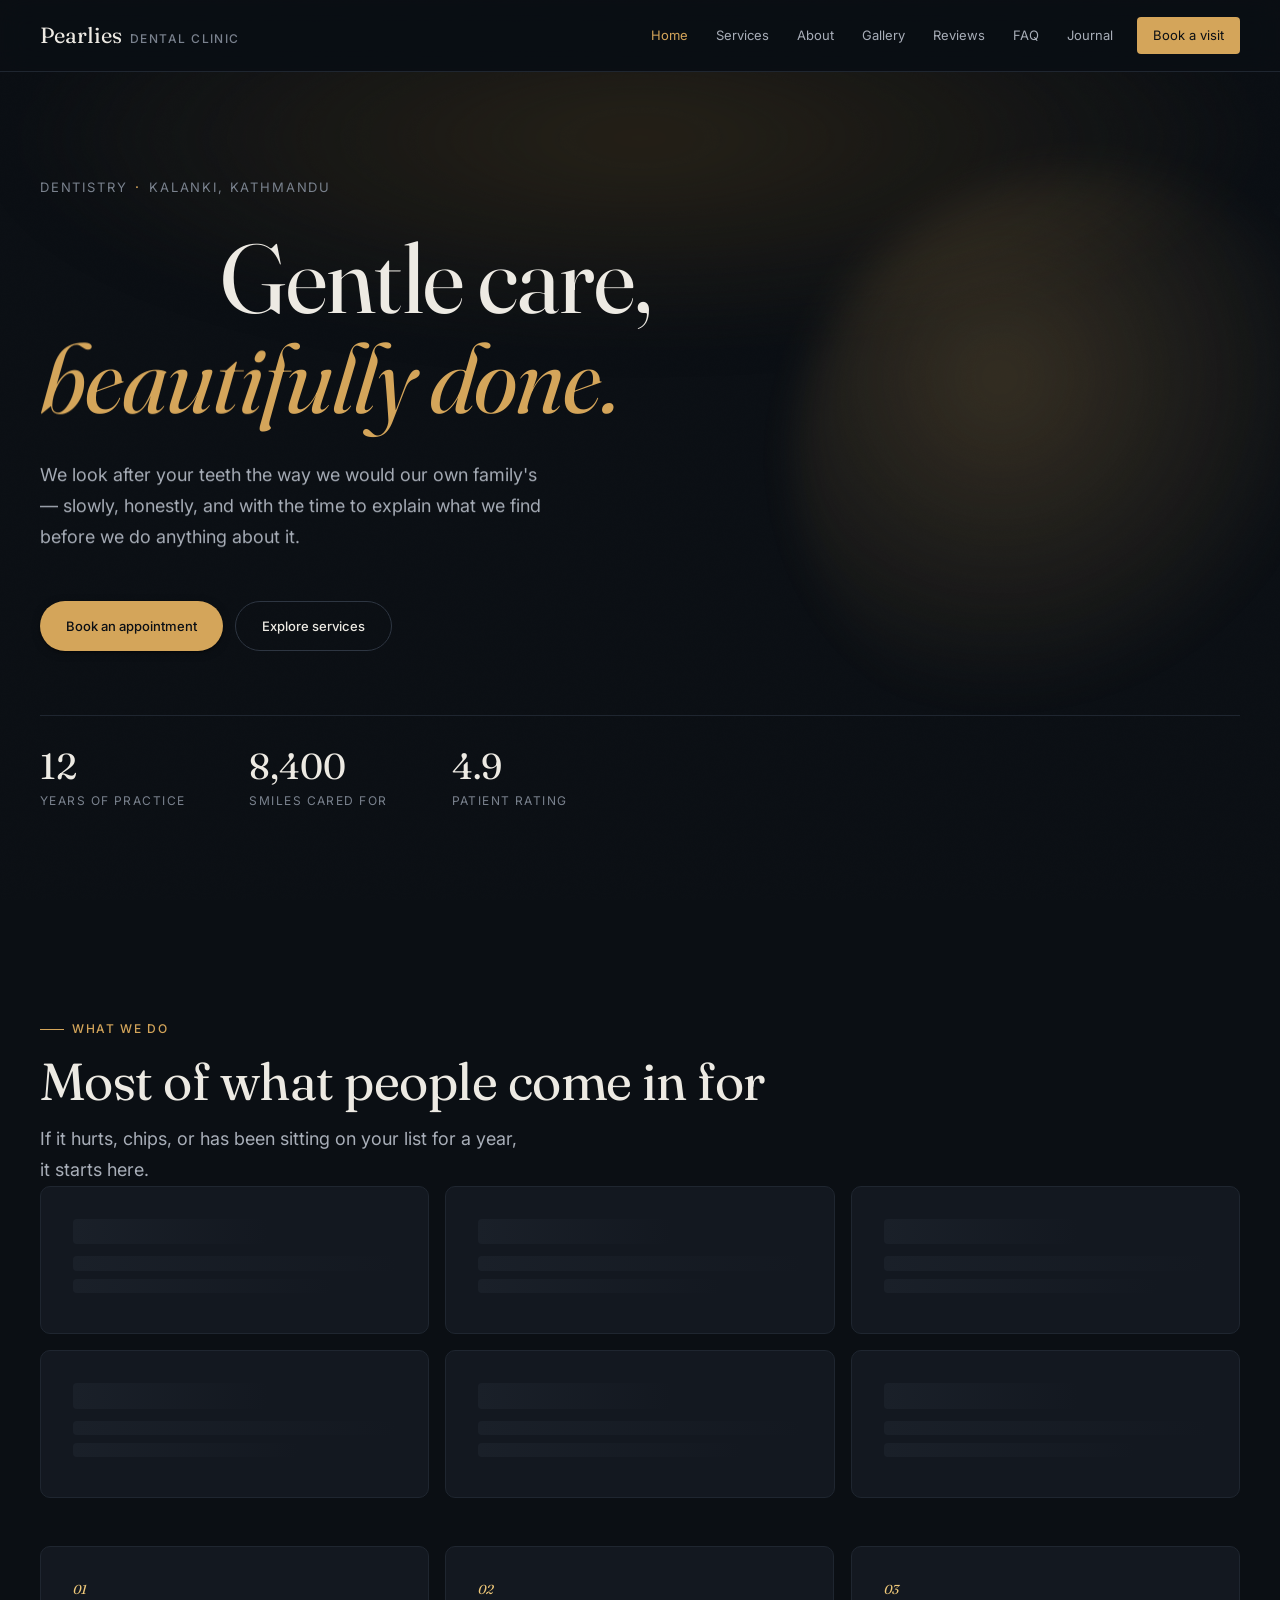
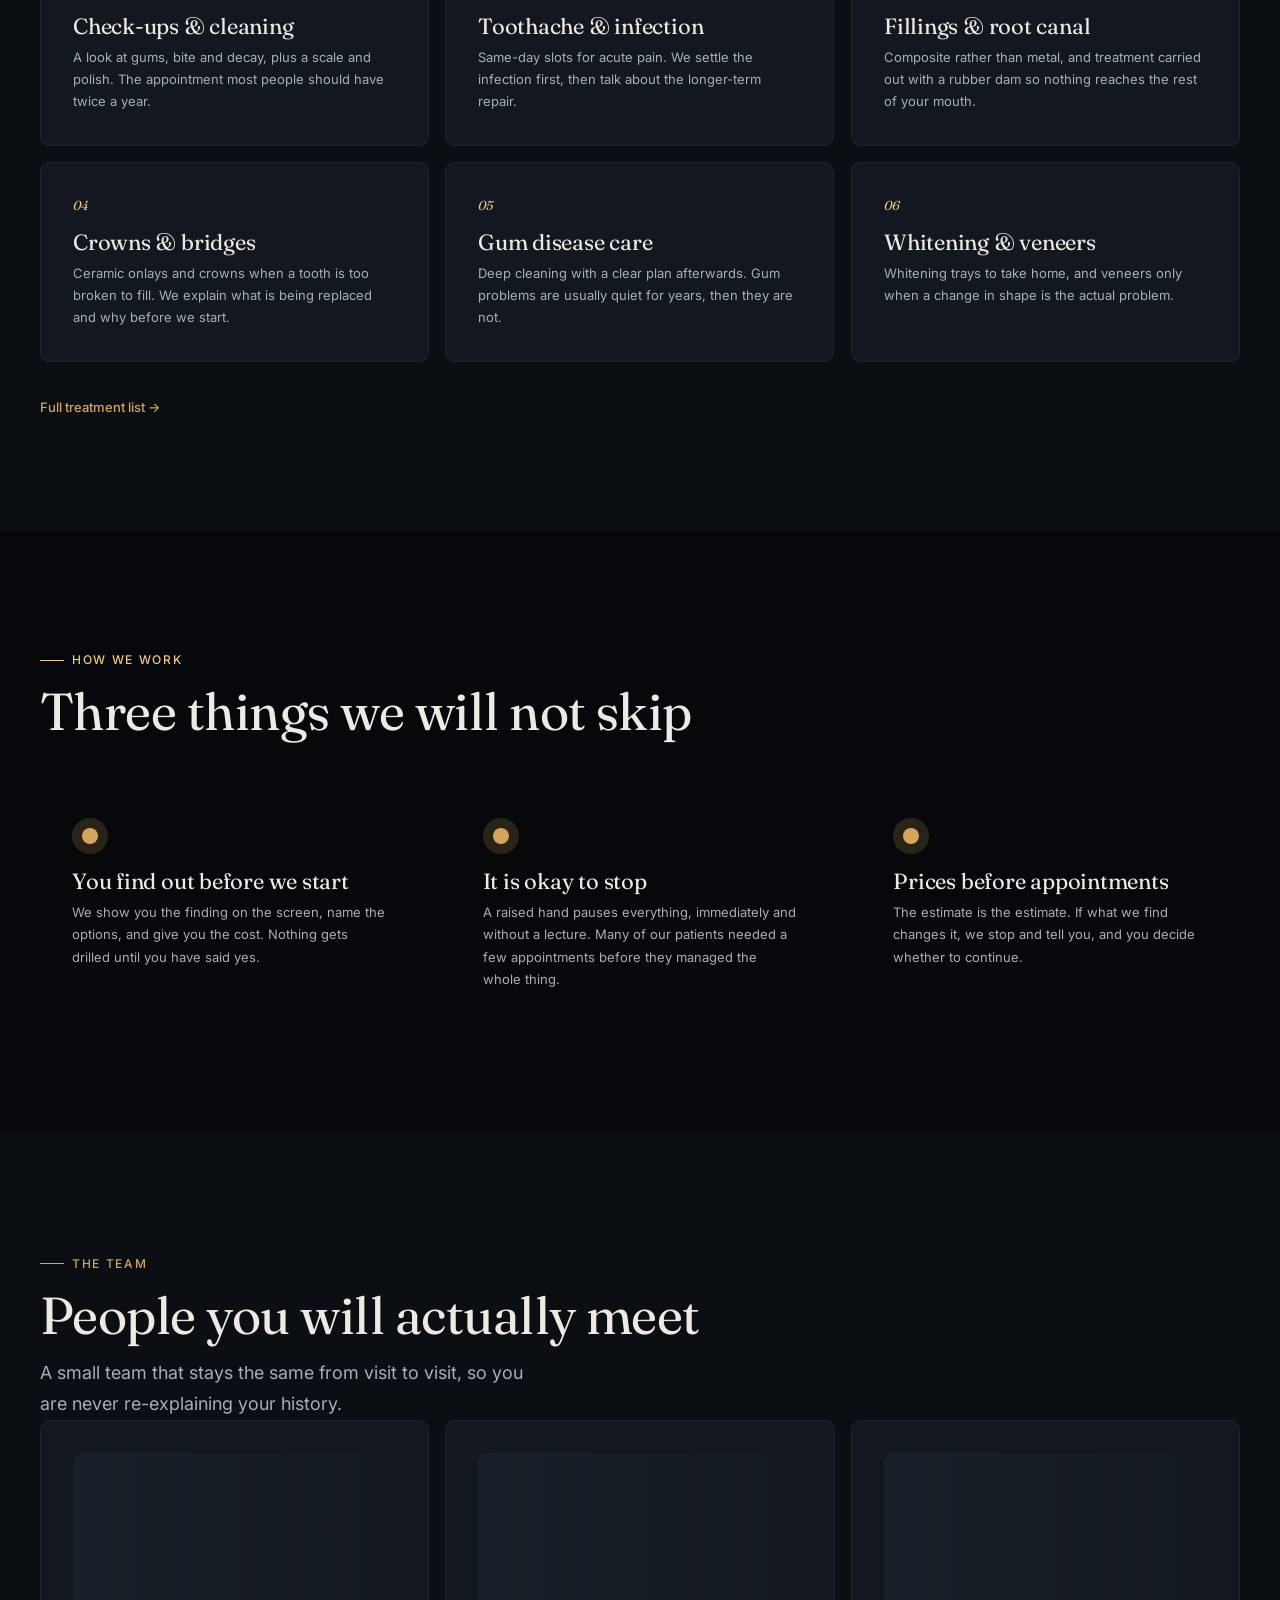
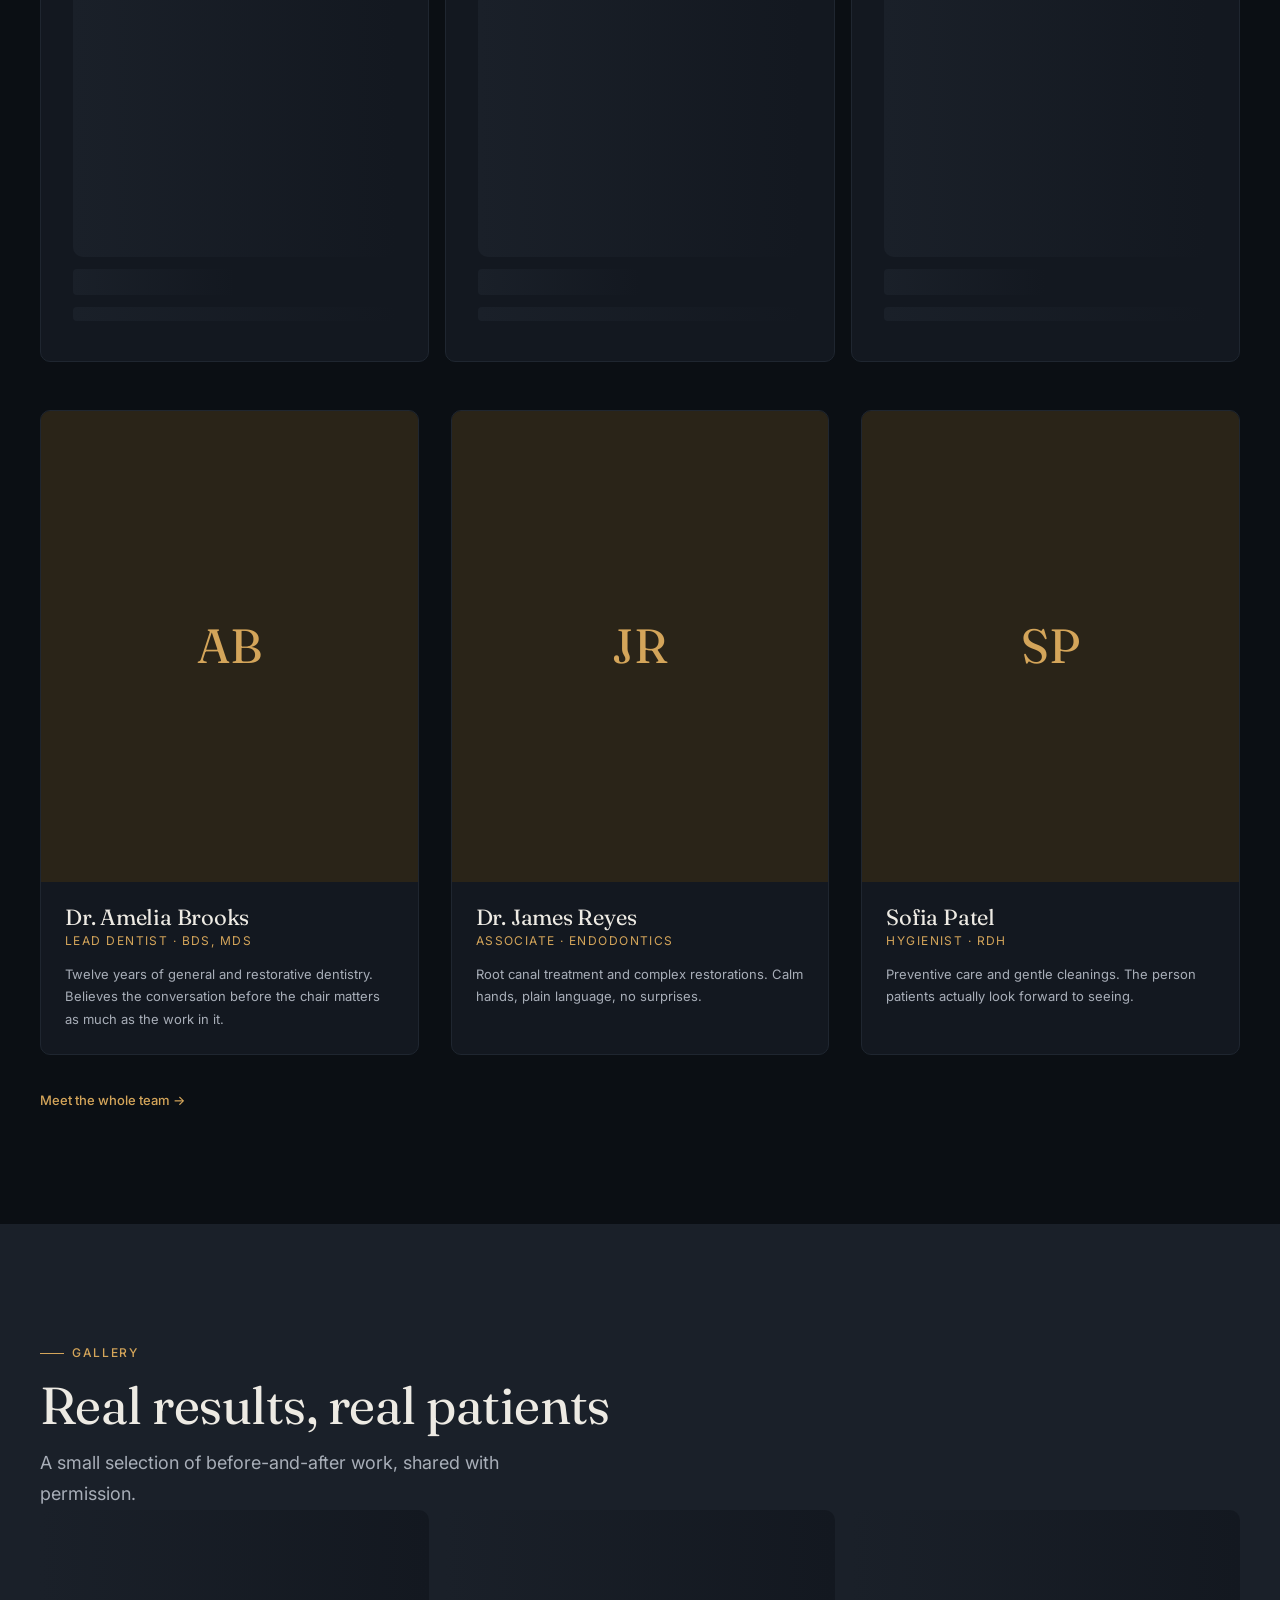
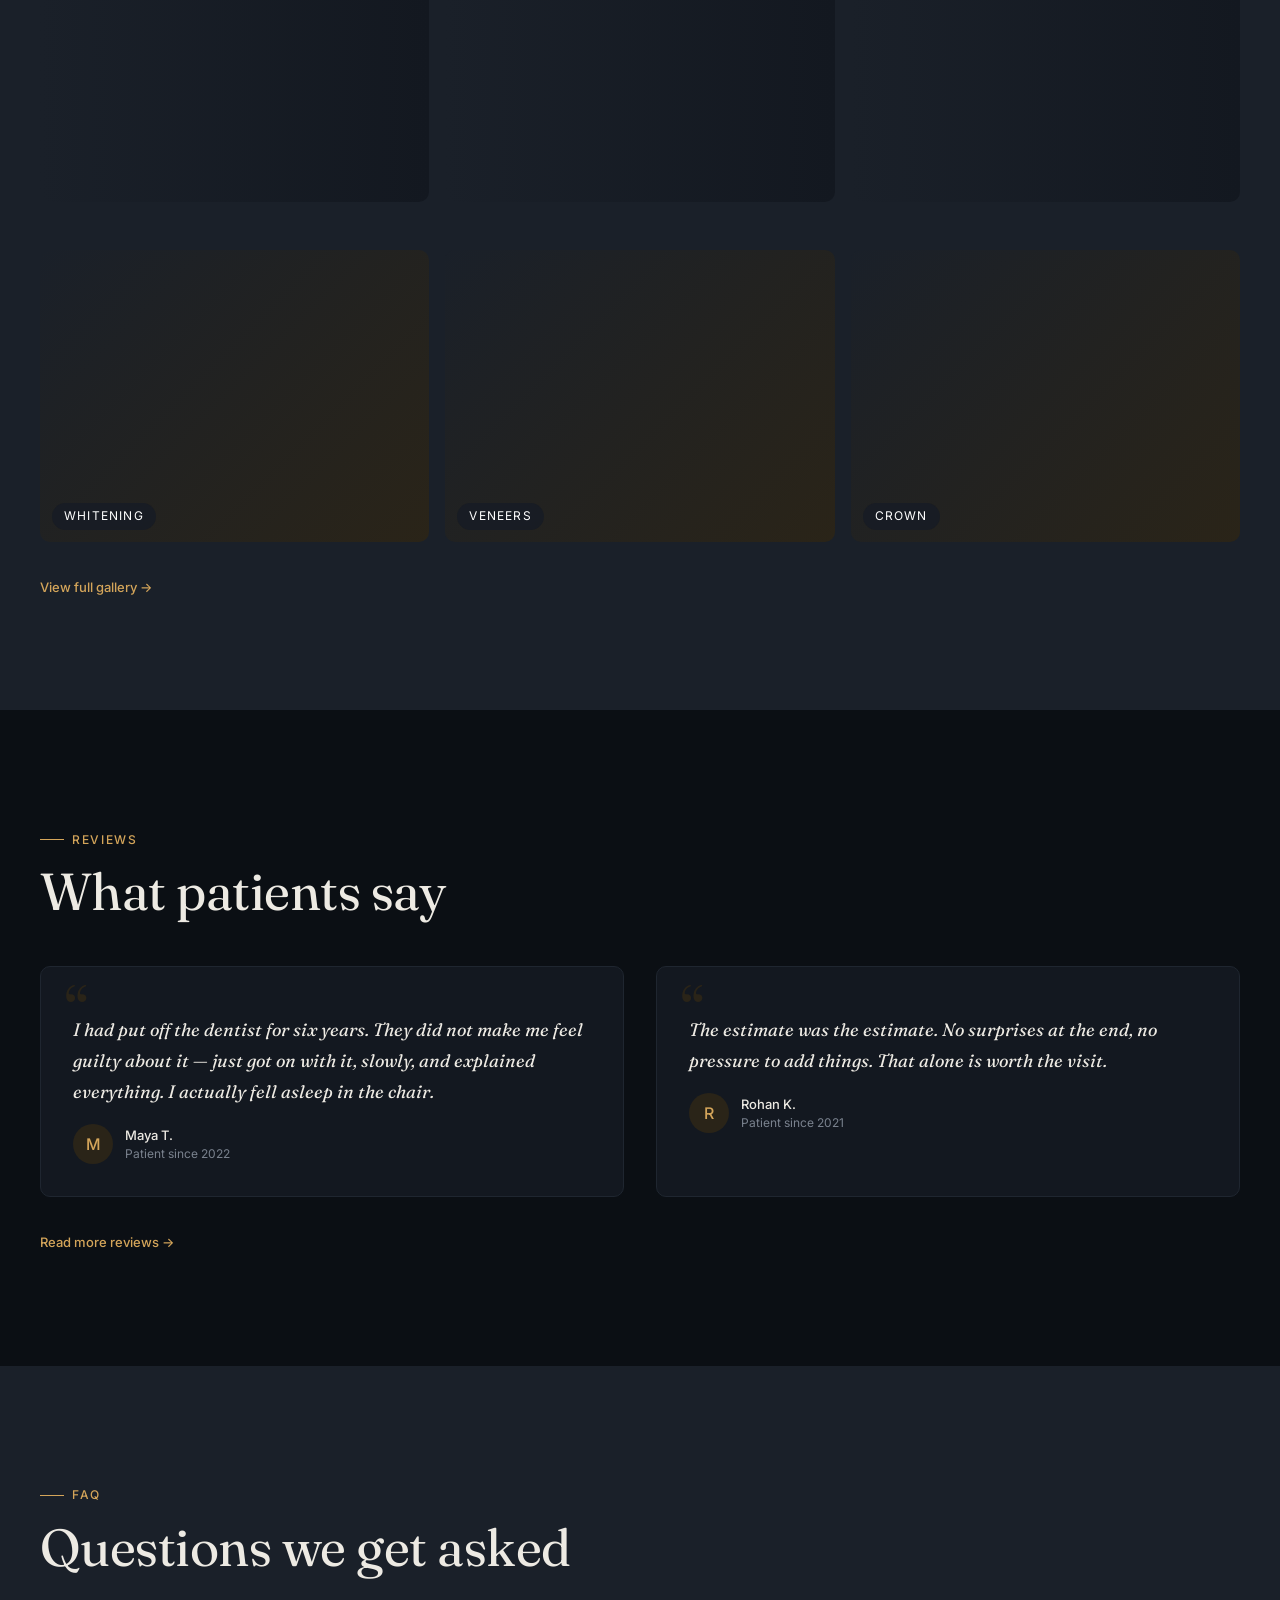
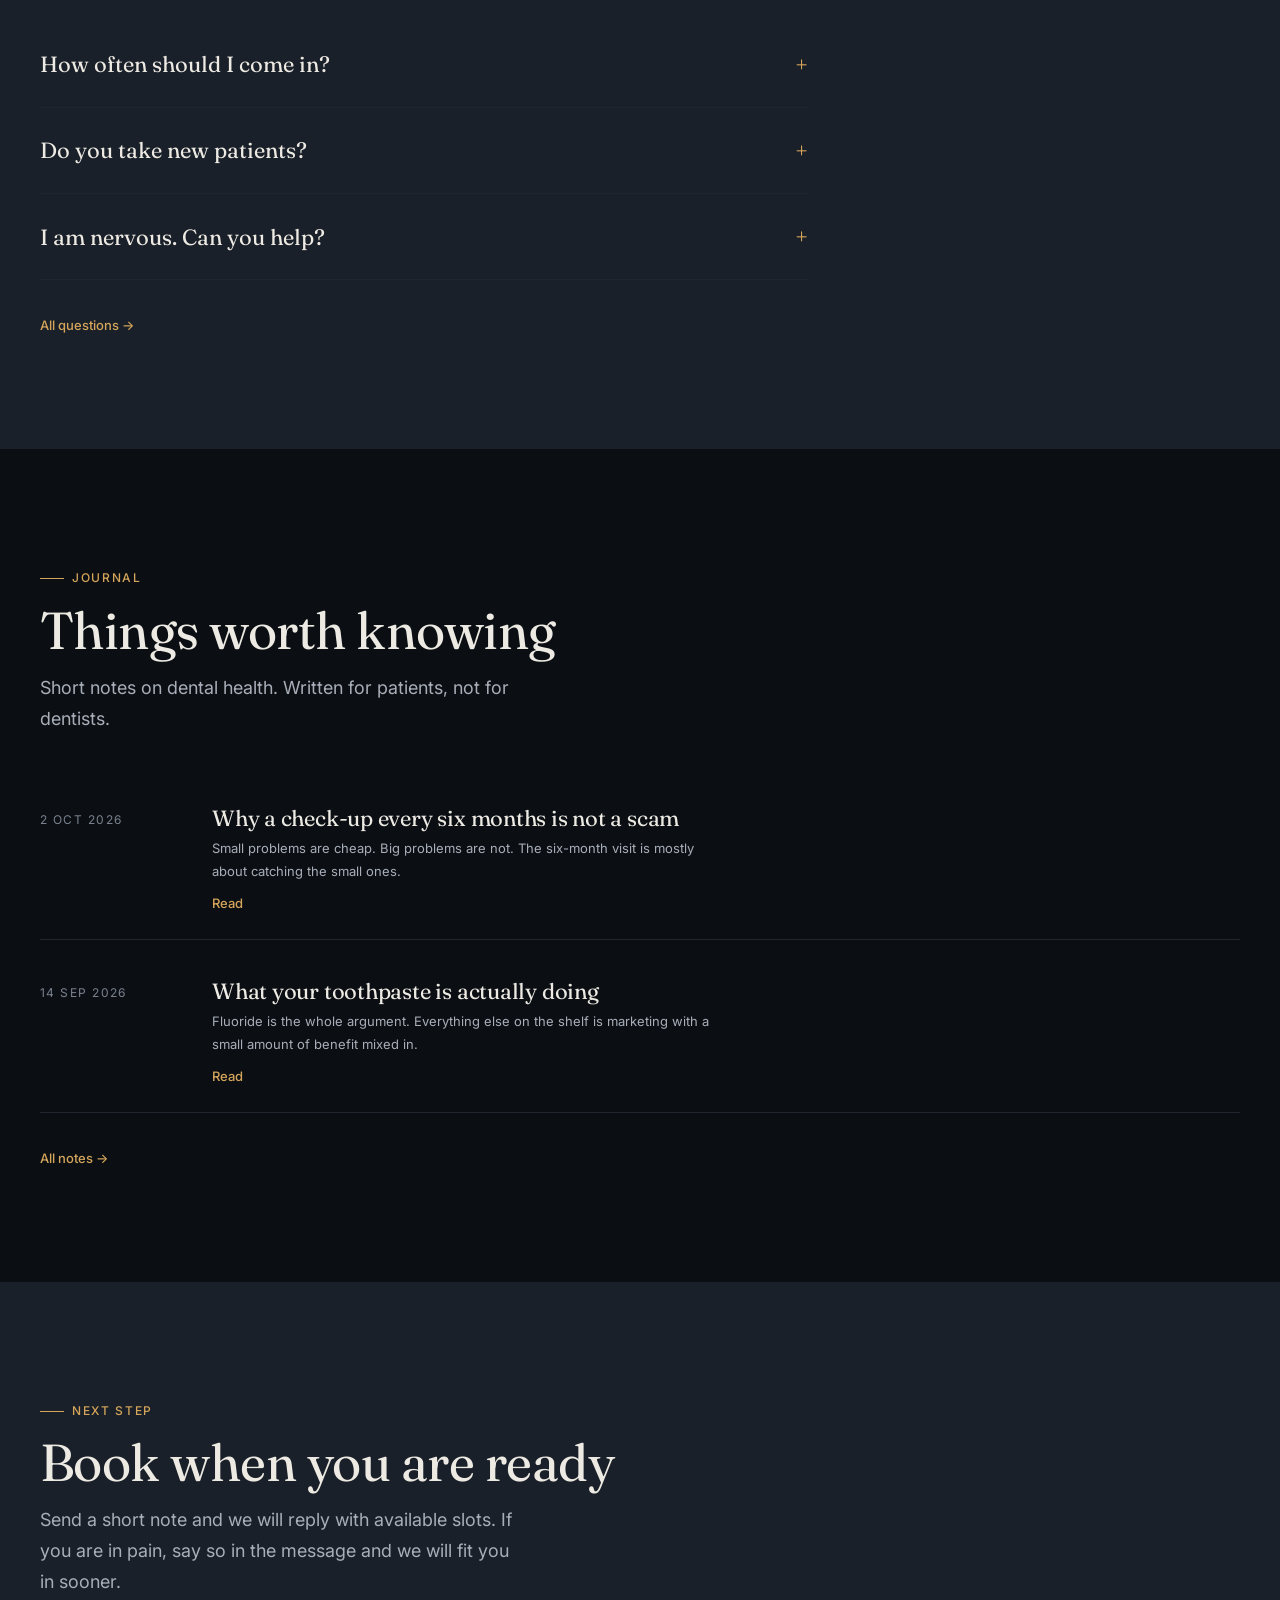
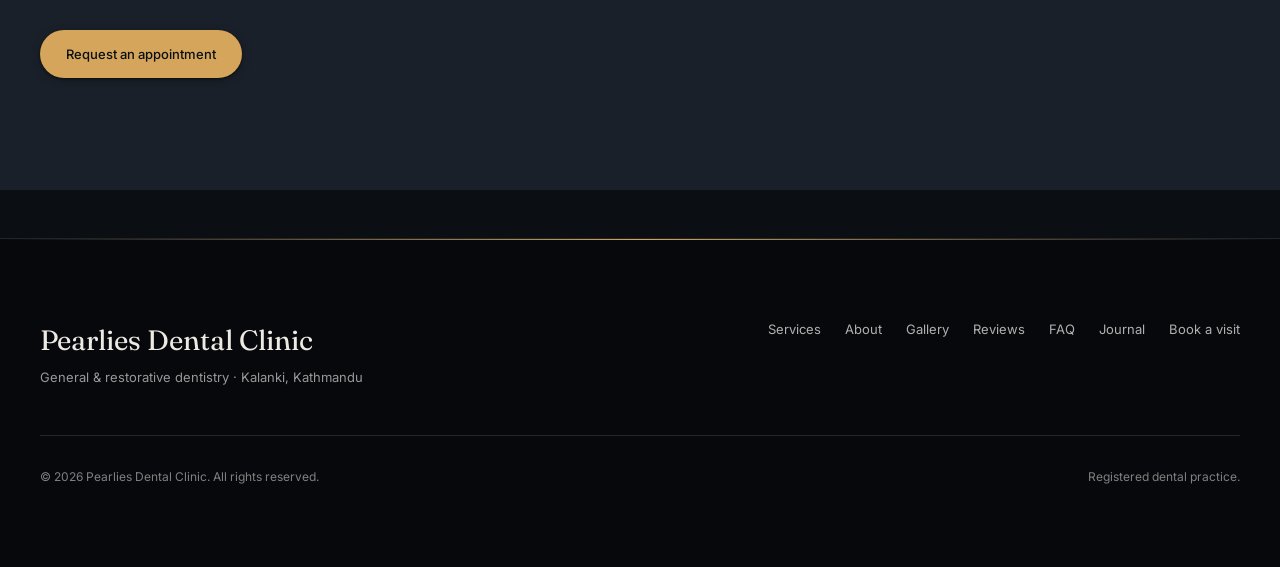
==== commit 9dbd4cbe: "Redesign: dark & premium theme with gold accents" ====
--- a/index.html
+++ b/index.html
@@ -5,7 +5,7 @@
   <meta name="viewport" content="width=device-width, initial-scale=1.0" />
   <title>Pearlies Dental Clinic — Gentle, modern dentistry</title>
   <meta name="description" content="Pearlies Dental Clinic offers gentle general, restorative, cosmetic and preventive dentistry. Book a visit online." />
-  <meta name="theme-color" content="#FBF8F4" />
+  <meta name="theme-color" content="#0B0F14" />
   <meta property="og:title" content="Pearlies Dental Clinic" />
   <meta property="og:description" content="Gentle, modern dentistry in a calm, considered setting." />
   <meta property="og:type" content="website" />
--- a/assets/styles.css
+++ b/assets/styles.css
@@ -5,28 +5,28 @@
    ========================================================= */
 
 :root {
-  /* ---- Color ---- */
-  --surface-sunken:  #FBF8F4;   /* page ground — warm porcelain */
-  --surface-raised:  #FFFFFF;   /* panels */
-  --surface-tint:    #F0ECE6;   /* quiet fills */
-  --surface-inverse: #151B26;   /* dark band */
-
-  --line-subtle:     #E6E1D8;
-  --line-strong:     #C9C2B6;
-
-  --ink-primary:     #151B26;
-  --ink-secondary:   #4A5563;
-  --ink-tertiary:    #6B7280;
-  --ink-inverse:     #FBF8F4;
-
-  --accent:          #1F6F78;   /* deep teal — trust, clinical */
-  --accent-hover:    #175A62;
-  --accent-quiet:    #DCEAE9;
-  --accent-ink:      #FFFFFF;
-  --accent-shadow:   rgba(31, 111, 120, 0.24);
-
-  --gold:            #B8893F;   /* warm gold — premium touch */
-  --gold-quiet:      #F3EAD9;
+  /* ---- Color (dark & premium) ---- */
+  --surface-sunken:  #0B0F14;   /* page ground — deep navy-black */
+  --surface-raised:  #131820;   /* panels */
+  --surface-tint:    #1A2029;   /* quiet fills */
+  --surface-inverse: #06080C;   /* deeper band (footer/contrast) */
+
+  --line-subtle:     #1F2630;
+  --line-strong:     #2E3642;
+
+  --ink-primary:     #EDEAE3;   /* warm off-white */
+  --ink-secondary:   #A8AEB8;
+  --ink-tertiary:    #7A828E;
+  --ink-inverse:     #EDEAE3;
+
+  --accent:          #D4A55A;   /* warm gold — premium */
+  --accent-hover:    #E2B56A;
+  --accent-quiet:    #2A2418;   /* dark gold tint */
+  --accent-ink:      #0B0F14;    /* dark text on gold */
+  --accent-shadow:   rgba(212, 165, 90, 0.30);
+
+  --gold:            #F0C97A;   /* lighter gold — highlights */
+  --gold-quiet:      #2A2418;
 
   /* ---- Type ---- */
   --font-display: "Fraunces", "Iowan Old Style", Georgia, serif;
@@ -68,11 +68,11 @@
   --radius-lg:   16px;
   --radius-pill: 999px;
 
-  /* ---- Elevation ---- */
-  --lift-0: 0 1px 2px rgba(21, 27, 38, 0.04);
-  --lift-1: 0 2px 8px -2px rgba(21, 27, 38, 0.08), 0 1px 2px rgba(21, 27, 38, 0.04);
-  --lift-2: 0 12px 28px -14px rgba(21, 27, 38, 0.16), 0 2px 6px -2px rgba(21, 27, 38, 0.06);
-  --lift-3: 0 28px 56px -22px var(--accent-shadow), 0 4px 12px -4px rgba(21, 27, 38, 0.08);
+  /* ---- Elevation (dark) ---- */
+  --lift-0: 0 1px 2px rgba(0, 0, 0, 0.4);
+  --lift-1: 0 2px 10px -2px rgba(0, 0, 0, 0.5), 0 1px 2px rgba(0, 0, 0, 0.4);
+  --lift-2: 0 16px 36px -14px rgba(0, 0, 0, 0.6), 0 2px 6px -2px rgba(0, 0, 0, 0.4);
+  --lift-3: 0 32px 64px -22px var(--accent-shadow), 0 4px 12px -4px rgba(0, 0, 0, 0.5);
 
   /* ---- Motion ---- */
   --dur-quick:  160ms;
@@ -111,6 +111,13 @@
   text-rendering: optimizeLegibility;
   overflow-x: hidden;
 }
+body::before {
+  content: ""; position: fixed; inset: 0; z-index: 0; pointer-events: none;
+  opacity: 0.035;
+  background-image: url("data:image/svg+xml;utf8,<svg xmlns='http://www.w3.org/2000/svg' width='200' height='200'><filter id='n'><feTurbulence type='fractalNoise' baseFrequency='0.9' numOctaves='2' stitchTiles='stitch'/></filter><rect width='100%' height='100%' filter='url(%23n)' opacity='0.6'/></svg>");
+  mix-blend-mode: overlay;
+}
+body > * { position: relative; z-index: 1; }
 img, svg, video { display: block; max-width: 100%; height: auto; }
 a { color: inherit; text-decoration: none; }
 button { font: inherit; color: inherit; cursor: pointer; border: 0; background: none; }
@@ -154,13 +161,13 @@
 .masthead {
   position: sticky; top: 0; z-index: 100;
   height: var(--nav-h);
-  background: color-mix(in srgb, var(--surface-sunken) 82%, transparent);
-  backdrop-filter: blur(12px) saturate(1.1);
-  -webkit-backdrop-filter: blur(12px) saturate(1.1);
-  border-bottom: 1px solid transparent;
+  background: color-mix(in srgb, var(--surface-sunken) 72%, transparent);
+  backdrop-filter: blur(14px) saturate(1.2);
+  -webkit-backdrop-filter: blur(14px) saturate(1.2);
+  border-bottom: 1px solid var(--line-subtle);
   transition: border-color var(--dur-base) var(--ease-out), background var(--dur-base) var(--ease-out);
 }
-.masthead.is-stuck { border-bottom-color: var(--line-subtle); background: color-mix(in srgb, var(--surface-sunken) 94%, transparent); }
+.masthead.is-stuck { border-bottom-color: var(--accent); background: color-mix(in srgb, var(--surface-sunken) 92%, transparent); }
 .masthead__inner { height: 100%; display: flex; align-items: center; justify-content: space-between; gap: var(--space-6); }
 .masthead__brand { font-family: var(--font-display); font-size: var(--text-xl); display: flex; align-items: baseline; gap: var(--space-2); }
 .masthead__brand small { font-family: var(--font-text); font-size: var(--text-xs); letter-spacing: 0.12em; text-transform: uppercase; color: var(--ink-tertiary); font-weight: 500; }
@@ -188,13 +195,13 @@
 .hero__light {
   inset: -20% -10% auto -10%; height: 70%;
   background: radial-gradient(60% 50% at 50% 40%, var(--accent-quiet) 0%, transparent 70%);
-  opacity: 0.7; filter: blur(20px);
+  opacity: 0.9; filter: blur(30px);
 }
 .hero__orb {
   right: -8%; top: 12%; width: 46vw; height: 46vw; max-width: 640px; max-height: 640px;
   border-radius: 50%;
-  background: radial-gradient(circle at 35% 35%, var(--gold-quiet) 0%, transparent 60%);
-  opacity: 0.55; filter: blur(10px);
+  background: radial-gradient(circle at 35% 35%, var(--accent-shadow) 0%, transparent 62%);
+  opacity: 0.7; filter: blur(20px);
 }
 .hero__layer { transform-style: preserve-3d; will-change: transform; }
 .hero__role { font-size: var(--text-sm); letter-spacing: 0.14em; text-transform: uppercase; color: var(--ink-tertiary); display: flex; align-items: center; gap: var(--space-2); margin-bottom: var(--space-6); }
@@ -231,8 +238,15 @@
   padding: var(--space-6); border-radius: var(--radius-md);
   transition: transform var(--dur-base) var(--ease-out), box-shadow var(--dur-base) var(--ease-out), border-color var(--dur-base) var(--ease-out);
   transform-style: preserve-3d; will-change: transform;
-}
-.service:hover { border-color: var(--accent-quiet); box-shadow: var(--lift-2); transform: translateY(-4px); }
+  position: relative; overflow: hidden;
+}
+.service::before {
+  content: ""; position: absolute; inset: 0; opacity: 0;
+  background: radial-gradient(60% 40% at 50% 0%, var(--accent-quiet), transparent 70%);
+  transition: opacity var(--dur-base) var(--ease-out); pointer-events: none;
+}
+.service:hover { border-color: var(--accent); box-shadow: var(--lift-2), 0 0 0 1px var(--accent-quiet); transform: translateY(-4px); }
+.service:hover::before { opacity: 1; }
 .service__num { font-family: var(--font-display); font-style: italic; font-size: var(--text-sm); color: var(--gold); margin-bottom: var(--space-4); }
 .service__name { font-size: var(--text-xl); margin-bottom: var(--space-2); }
 .service__desc { color: var(--ink-secondary); font-size: var(--text-sm); line-height: var(--leading-prose); }
@@ -320,7 +334,8 @@
 .form__note.is-success { color: var(--accent); }
 
 /* ---------- Footer ---------- */
-.footer { background: var(--surface-inverse); color: var(--ink-inverse); padding-block: var(--space-12); margin-top: var(--space-8); }
+.footer { background: var(--surface-inverse); color: var(--ink-inverse); padding-block: var(--space-12); margin-top: var(--space-8); border-top: 1px solid var(--line-subtle); position: relative; }
+.footer::before { content: ""; position: absolute; top: 0; left: 0; right: 0; height: 1px; background: linear-gradient(90deg, transparent, var(--accent), transparent); }
 .footer__top { display: flex; justify-content: space-between; gap: var(--space-8); flex-wrap: wrap; padding-bottom: var(--space-8); border-bottom: 1px solid rgba(251,248,244,0.12); }
 .footer__name { font-family: var(--font-display); font-size: var(--text-2xl); margin-bottom: var(--space-1); }
 .footer__role { font-size: var(--text-sm); color: rgba(251,248,244,0.6); }
